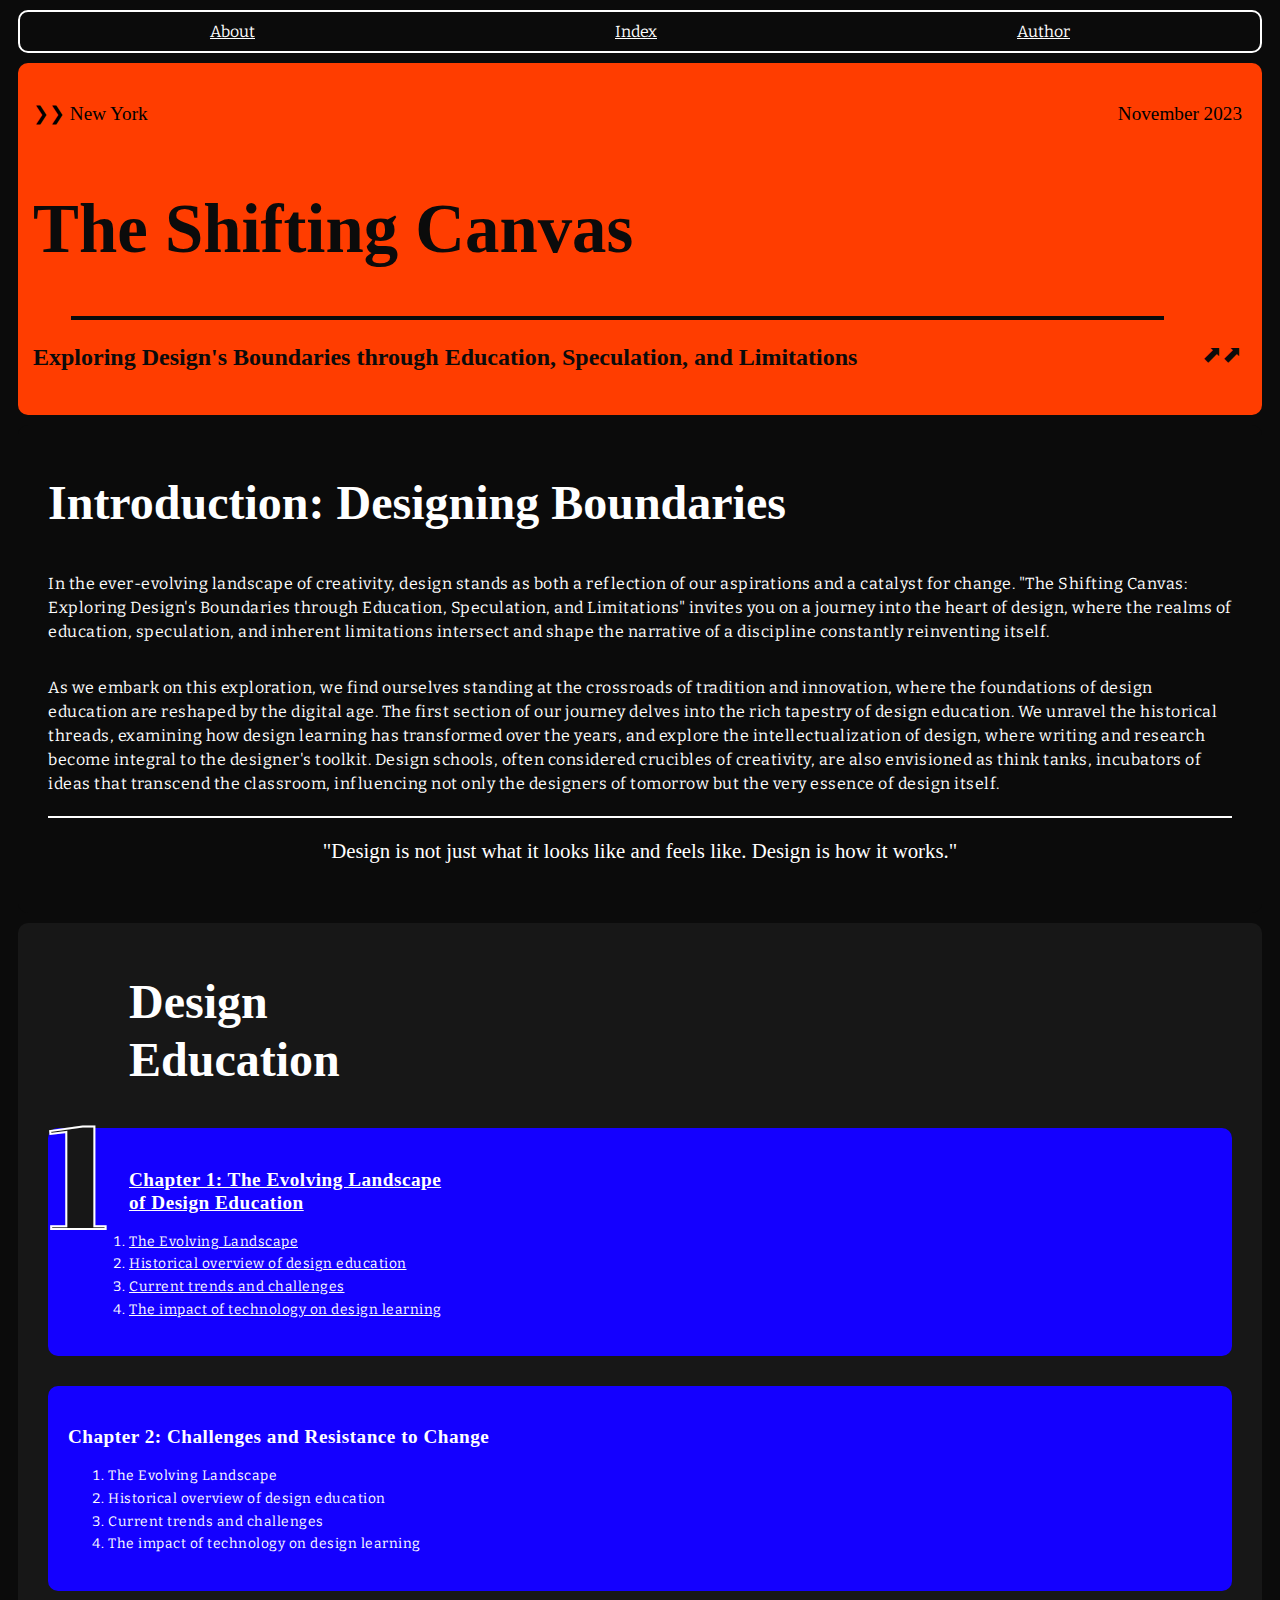
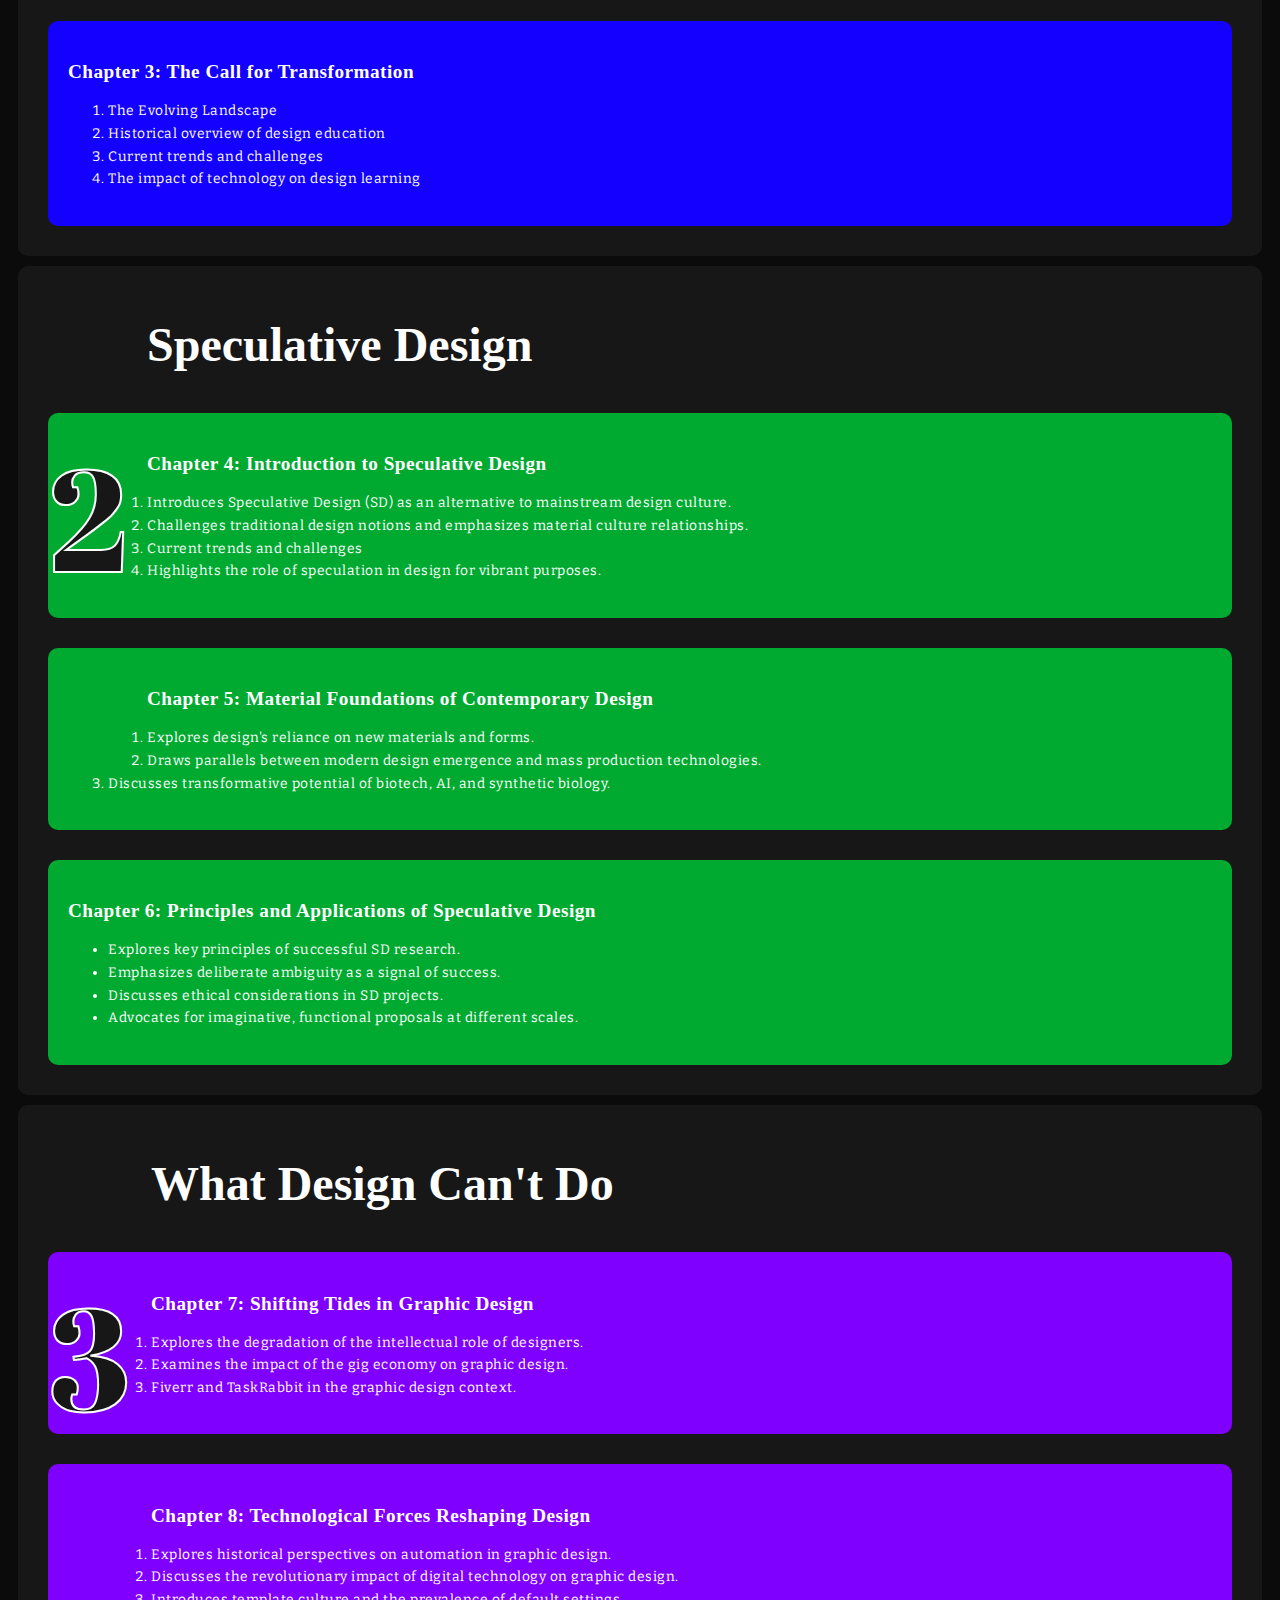
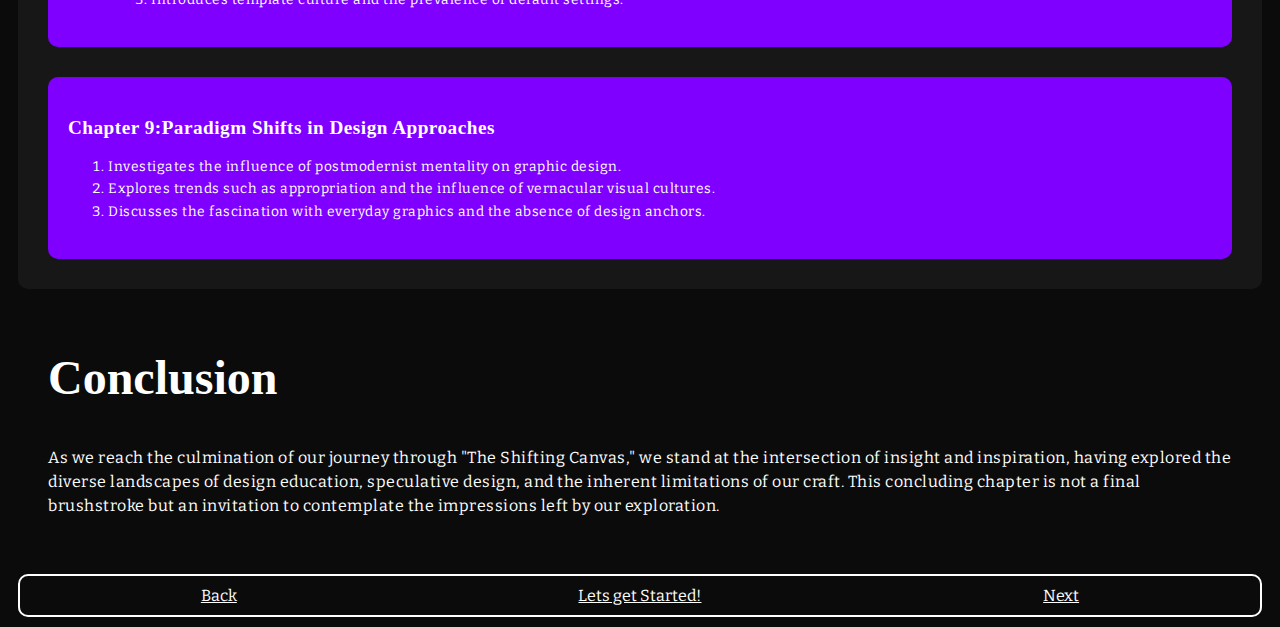
==== index.html @ 8e56b3d9 "Tested out grid" ====
<!doctypr html> 
<html>
    <head>
		<meta charset="utf-8"> 
		<title> Typography and Interaction - Project 3</title>
		<meta name="viewport" content="width=device-width, initial-scale=1">
		<link href="https://typography-interaction-2324.github.io/assets/reset.css" rel="stylesheet">
		<link rel="stylesheet" href="https://use.fontawesome.com/releases/v5.4.1/css/all.css">
		<link href='https://fonts.googleapis.com/css?family=Space Grotesk' rel='stylesheet'>
		<link href="style1.css" rel="stylesheet">
    </head>
	<body>
		<nav>
			<a href="#about">About</a>
			<a href="#index">Index</a>
			<a href="#author">Author</a>
		  </nav>
	<header>
		<div class="top-header"> 
			<p>  ❯❯ New York </p>
			<p> November 2023 </p>
		</div>
		<section id="title">
		<h1> The Shifting Canvas</h1>
				<aside class="design-arrows"> <p> ⬈⬈ </p></aside>
		<hr class="black-line"> 
		<p class="subtitle">Exploring Design's Boundaries through Education, Speculation, and Limitations</p>
		</section>
	</header>
	<main>

<!-- card number 1 ( black) --> 

		<section class="card"> 
			<h2> Introduction: Designing Boundaries</h2>

			<p class="body-text"> In the ever-evolving landscape of creativity, design stands as both a reflection of our aspirations and a catalyst for change. "The Shifting Canvas: Exploring Design's Boundaries through Education, Speculation, and Limitations" invites you on a journey into the heart of design, where the realms of education, speculation, and inherent limitations intersect and shape the narrative of a discipline constantly reinventing itself.</p>

			<p class="body-text">As we embark on this exploration, we find ourselves standing at the crossroads of tradition and innovation, where the foundations of design education are reshaped by the digital age. The first section of our journey delves into the rich tapestry of design education. We unravel the historical threads, examining how design learning has transformed over the years, and explore the intellectualization of design, where writing and research become integral to the designer's toolkit. Design schools, often considered crucibles of creativity, are also envisioned as think tanks, incubators of ideas that transcend the classroom, influencing not only the designers of tomorrow but the very essence of design itself.</p>
			<hr class="white-line">
			<blockquote>
				"Design is not just what it looks like and feels like. Design is how it works."
			</blockquote>

<!-- card number 2 ( blue) -->


		</section> 
		<section class="card">
			<aside>
				<p class="numerical"> 1</p>
			</aside>
		<h2> Design <br>Education</h2>
		<a href="chapter-1.html">
			<section class="card-chapter-1"> 
				<h3> Chapter 1: The Evolving Landscape <br> of Design Education</h3>
				<ol>
					<li>The Evolving Landscape </li>
					<li>Historical overview of design education </li>
					<li>Current trends and challenges </li>
					<li>The impact of technology on design learning</li>
				</ol>
			</section>
		</a>
		<section class="card-chapter-1"> 
			<h3> Chapter 2: Challenges and Resistance to Change</h3>
			<ol>
				<li>The Evolving Landscape </li>
				<li>Historical overview of design education </li>
				<li>Current trends and challenges </li>
				<li>The impact of technology on design learning</li>
			</ol>
		</section>
			<section class="card-chapter-1"> 
				<h3>Chapter 3: The Call for Transformation</h3>
				<ol>
					<li>The Evolving Landscape </li>
					<li>Historical overview of design education </li>
					<li>Current trends and challenges </li>
					<li>The impact of technology on design learning</li>
				</ol>
			</section>
<!-- card number 2 ( green ) -->
		</section> 
		<section class="card"> 
			<aside>
				<p class="numerical"> 2</p>
			</aside>
		<h2> Speculative Design</h2>
		<section class="card-chapter-2"> 
			<h3> Chapter 4: Introduction to Speculative Design</h3>
			<ol>
				<li>Introduces Speculative Design (SD) as an alternative to mainstream design culture. </li>
				<li>Challenges traditional design notions and emphasizes material culture relationships. </li>
				<li>Current trends and challenges </li>
				<li>Highlights the role of speculation in design for vibrant purposes.</li>
			</ol>
		</section>
		<section class="card-chapter-2"> 
			<h3> Chapter 5: Material Foundations of Contemporary Design</h3>
			<ol>
				<li>Explores design's reliance on new materials and forms. </li>
				<li>Draws parallels between modern design emergence and mass production technologies.</li>
				<li>Discusses transformative potential of biotech, AI, and synthetic biology.</li>
			</ol>
		</section>
			<section class="card-chapter-2"> 
				<h3>Chapter 6:  Principles and Applications of Speculative Design</h3>
				<ul>
					<li>Explores key principles of successful SD research. </li>
					<li>Emphasizes deliberate ambiguity as a signal of success.</li>
					<li>Discusses ethical considerations in SD projects.</li>
					<li>Advocates for imaginative, functional proposals at different scales.</li>
				</ol>
			</section>

<!-- card number 4 ( red ) -->
		</section> 
		<section class="card"> 
			<aside>
				<p class="numerical"> 3</p>
			</aside>
		<h2> What Design Can't Do</h2>
		<section class="card-chapter-3"> 
			<h3> Chapter 7: Shifting Tides in Graphic Design</h3>
			<ol>
				<li>Explores the degradation of the intellectual role of designers. </li>
				<li>Examines the impact of the gig economy on graphic design.</li>
				<li>Fiverr and TaskRabbit in the graphic design context.</li>
			</ol>
		</section>
		<section class="card-chapter-3"> 
			<h3> Chapter 8: Technological Forces Reshaping Design</h3>
			<ol>
				<li>Explores historical perspectives on automation in graphic design.</li>
				<li>Discusses the revolutionary impact of digital technology on graphic design.</li>
				<li>Introduces template culture and the prevalence of default settings.</li>
			</ol>
		</section>
			<section class="card-chapter-3"> 
				<h3>Chapter 9:Paradigm Shifts in Design Approaches</h3>
				<ol>
					<li>Investigates the influence of postmodernist mentality on graphic design.</li>
					<li>Explores trends such as appropriation and the influence of vernacular visual cultures.
					</li>
					<li>Discusses the fascination with everyday graphics and the absence of design anchors.
					</li>
				</ol>
			</section>
		</section>

		
		<section class="card"> 
			<h2> Conclusion</h2>
				<p class="body-text"> As we reach the culmination of our journey through "The Shifting Canvas," we stand at the intersection of insight and inspiration, having explored the diverse landscapes of design education, speculative design, and the inherent limitations of our craft. This concluding chapter is not a final brushstroke but an invitation to contemplate the impressions left by our exploration.</p>
		</section>
	</body>
	</main>

	<footer>
		<nav>
			<a href="index.html">Back</a>
			<a href="chapter-1.html">Lets get Started!</a>
			<a href="chapter-1.html">Next</a>
		  </nav>
	</footer>
	
</html>
---- style1.css ----
@import url('https://fonts.googleapis.com/css2?family=Bitter:ital,wght@0,100;0,200;0,300;0,400;0,500;0,600;0,700;0,800;0,900;1,100;1,200;1,300;1,400;1,500;1,600;1,700;1,800;1,900&display=swap');
@import url('https://fonts.googleapis.com/css2?family=Abril+Fatface&display=swap');
@import url('https://fonts.googleapis.com/css2?family=Linefont:wght@100;200;300;400;500;600;700;800;900;1000&display=swap');


@font-face {
    font-family: 'CabinetGrotesk-Thin';
    src: url('/fonts/CabinetGrotesk-Thin.woff2') format('woff2'),
         url('/fonts/CabinetGrotesk-Thin.woff') format('woff'),
         url('/fonts/CabinetGrotesk-Thin.ttf') format('truetype');
         font-weight: 100;
         font-display: swap;
         font-style: normal;
  }
  
  
  @font-face {
    font-family: 'CabinetGrotesk-Extralight';
    src: url('/fonts/CabinetGrotesk-Extralight.woff2') format('woff2'),
         url('/fonts/CabinetGrotesk-Extralight.woff') format('woff'),
         url('/fonts/CabinetGrotesk-Extralight.ttf') format('truetype');
         font-weight: 200;
         font-display: swap;
         font-style: normal;
  }
  
  
  @font-face {
    font-family: 'CabinetGrotesk-Light';
    src: url('/fonts/CabinetGrotesk-Light.woff2') format('woff2'),
         url('/fonts/CabinetGrotesk-Light.woff') format('woff'),
         url('/fonts/CabinetGrotesk-Light.ttf') format('truetype');
         font-weight: 300;
         font-display: swap;
         font-style: normal;
  }
  
  
  @font-face {
    font-family: 'CabinetGrotesk-Regular';
    src: url('/fonts/CabinetGrotesk-Regular.woff2') format('woff2'),
         url('/fonts/CabinetGrotesk-Regular.woff') format('woff'),
         url('/fonts/CabinetGrotesk-Regular.ttf') format('truetype');
         font-weight: 400;
         font-display: swap;
         font-style: normal;
  }
  
  
  @font-face {
    font-family: 'CabinetGrotesk-Medium';
    src: url('/fonts/CabinetGrotesk-Medium.woff2') format('woff2'),
         url('/fonts/CabinetGrotesk-Medium.woff') format('woff'),
         url('/fonts/CabinetGrotesk-Medium.ttf') format('truetype');
         font-weight: 500;
         font-display: swap;
         font-style: normal;
  }
  
  
  @font-face {
    font-family: 'CabinetGrotesk-Bold';
    src: url('/fonts/CabinetGrotesk-Bold.woff2') format('woff2'),
         url('/fonts/CabinetGrotesk-Bold.woff') format('woff'),
         url('/fonts/CabinetGrotesk-Bold.ttf') format('truetype');
         font-weight: 700;
         font-display: swap;
         font-style: normal;
  }
  
  
  @font-face {
    font-family: 'CabinetGrotesk-Extrabold';
    src: url('/fonts/CabinetGrotesk-Extrabold.woff2') format('woff2'),
         url('/fonts/CabinetGrotesk-Extrabold.woff') format('woff'),
         url('/fonts/CabinetGrotesk-Extrabold.ttf') format('truetype');
         font-weight: 800;
         font-display: swap;
         font-style: normal;
  }
  
  
  @font-face {
    font-family: 'CabinetGrotesk-Black';
    src: url('/fonts/CabinetGrotesk-Black.woff2') format('woff2'),
         url('/fonts/CabinetGrotesk-Black.woff') format('woff'),
         url('/fonts/CabinetGrotesk-Black.ttf') format('truetype');
         font-weight: 900;
         font-display: swap;
         font-style: normal;
  }
  
  
@mixin lhCrop($line-height) {
    &::before {
      content: '';
      display: block;
      height: 0;
      width: 0;
      margin-top: calc((1 - #{$line-height}) * 0.5em);
    }
  }
:root {
    background: var(--darkgrey);
    --typography-base: 16px;
    --spacing: 10px;
    --border-radius: 10px;

    --orange: #FF3D00;
    --white: #FFFFFF;
    --darkgrey: #0B0B0B;
    --grey:#171717;
    --light: #7468FF;
    --darkblue: #1400FF;
    --green: #00AA30;
    --darkgreen:#04783B;
    --purple: #8000FF;
    --darkred: #7C0004;

    --inset--top:    -0.2em;
	--inset--bottom: -0.23em;
	--inset--left:   -0.07em;
	--inset--right:  -0.06em;
}

nav { 
    font-family: bitter;
    display: flex;
    justify-content: space-around;
    font-size: var(--typography-base);
    padding: var(--spacing);
    background-color: var(--darkgrey);
    border: var(--white);
    border-style: solid;
    border-radius: var(--border-radius) ;
    border-width: 2px;
    margin-top: 10px;
    margin-bottom: 10px;
    margin: calc(1* var(--spacing));
}

a { 
    color: #FFFFFF;
}
.top-header { 
    font-family: CabinetGrotesk-Medium;
    font-size: calc(1.2* var(--typography-base));
    display: flex;
    justify-content: space-between;
    align-items: center;
    margin-top: calc(1* var(--spacing));
    margin-bottom: calc(1* var(--spacing));
}

h1{ 
    font-family: CabinetGrotesk-Bold;
    font-size: calc(4.3 * var(--typography-base));
    color: var(--darkgrey);
}

header { 
    display: block;
    background-color: var(--orange);
    border-radius:  var(--border-radius) ;
    padding-right:  calc(2* var(--spacing));
    padding-left:  calc(1.5* var(--spacing));
    padding-top: var(--spacing);
    padding-bottom: calc(2*var(--spacing));
    margin: calc(1* var(--spacing))
}

.black-line{
    border: 2px solid;
    margin-top: calc(1.5 * var(--spacing));
    margin-bottom: calc(1.5 * var(--spacing));
    color: var(--darkgrey);
    width: 90%;
}

.design-arrows{ 
    font-size: calc(1.5 * var(--typography-base));
    font-family: CabinetGrotesk-Bold;
    color: var(--darkgrey);
    float: right;
}
.subtitle { 
    font-family: CabinetGrotesk-Medium;
    font-size: calc(1.5 * var(--typography-base));
    font-weight: bold;
    color: var(--darkgrey);
    text-align: left;
}
.intro { 
    display: block;
    background-color: black;
    border-radius: 30px;
    padding: 60px;
}

.card { 
    display: block;
    background-color: var(--darkgrey);
    border-radius:  var(--border-radius) ;
    padding-right:  calc(3* var(--spacing));
    padding-left:  calc(3* var(--spacing));
    padding-top: var(--spacing);
    padding-bottom: calc(3*var(--spacing));
    margin: calc(1* var(--spacing))
}
.card:nth-child(2) {
    background-color: var(--grey);
}
.card:nth-child(3) {
    background-color: var(--grey);
}
.card:nth-child(4) {
    background-color: var(--grey);
}


h2 { 
    font-family: CabinetGrotesk-Bold;
    font-size: calc(3 * var(--typography-base));
    color: var(--white);
    line-height: 1.2;
}
h2:nth-child(2) {
    margin-top: calc(4* var(--spacing));
}

.body-text { 
    font-family: bitter;
    font-size: var(--typography-base);
    color: var(--white);
    line-height: 1.5;
    margin-top: 2rem;
    letter-spacing: .5px;
}
.white-line{
    border: 1px solid;
    color: var(--white);
    display: block;
    margin: 0 auto;
    margin-top: 20px; 
    margin-bottom: 20px; 
}
blockquote { 
    font-family: CabinetGrotesk-Bold;
    font-size: calc(1.3 * var(--typography-base));
    color: var(--white);
    text-align: center;
}
.numerical {
	display: flow-root;
    width: fit-content;
    font-family: Abril fatface;
    font-size: calc(9* var(--typography-base));
    color: var(--grey);
    -webkit-text-stroke: 2px white;
    float: left;
    margin-right: calc(2*var(--spacing));
}
    
h3 { 
    font-family: CabinetGrotesk-Bold;
    font-size: calc(1.2 * var(--typography-base));
    color: var(--white);
    line-height: 1.2;
    letter-spacing: .5px;
    margin-bottom: calc(1* var(--spacing));
}
.card-chapter-1{ 
    display: block;
    background-color: var(--darkblue);
    border-radius:  var(--border-radius) ;
    padding: calc( 2* var(--spacing));
    margin-top: calc(3 * var(--spacing));
}
.card-chapter-1:hover {
    filter: drop-shadow(0 0 0.75rem var(--grey));
  }
.card-chapter-2{ 
    display: block;
    display: block;
    background-color: var(--green);
    border-radius:  var(--border-radius) ;
    padding: calc( 2* var(--spacing));
    margin-top: calc(3 * var(--spacing));
}
.card-chapter-3{ 
    display: block;
    display: block;
    background-color: var(--purple);
    border-radius:  var(--border-radius) ;
    padding: calc( 2* var(--spacing));
    margin-top: calc(3 * var(--spacing));
}

li {
    list-style-position: outside;
    font-family: bitter;
    font-size: calc(.86 * var(--typography-base));
    color: var(--white);
    line-height: 1.5;
    letter-spacing: .5px;
    padding-top: calc(.2* var(--spacing));
}

.card-3-chapter-first{
    display: block;
    background-color:04783B;
    border-radius: 30px;
    margin-top: calc(10* var(--spacing));
    padding: calc(4* var(--spacing));
    margin-right: calc(2* var(--spacing));
    margin-left: calc(2* var(--spacing));
}
.card-3-chapter{ 
    display: block;
    background-color: #04783B;
    border-radius: 30px;
    margin-top: calc(4* var(--spacing));
    margin-bottom: calc(4* var(--spacing));
    padding: calc(4* var(--spacing));
    margin-right: calc(2* var(--spacing));
    margin-left: calc(2* var(--spacing));
}


.card-4-chapter-first{
    display: block;
    background-color:#7C0004;
    border-radius: 30px;
    margin-top: calc(10* var(--spacing));
    padding: calc(4* var(--spacing));
    margin-right: calc(2* var(--spacing));
    margin-left: calc(2* var(--spacing));
}
.card-4-chapter{ 
    display: block;
    background-color:#7C0004;
    border-radius: 30px;
    margin-top: calc(4* var(--spacing));
    margin-bottom: calc(4* var(--spacing));
    padding: calc(4* var(--spacing));
    margin-right: calc(2* var(--spacing));
    margin-left: calc(2* var(--spacing));
}

.conclusion {
    background-color: var(--darkgrey);
    border-radius: 30px;
    margin: calc(1* var(--spacing));
    padding: calc(1* var(--spacing))
}
.conclusion-body {
    font-family: bitter;
    font-size: calc(.86 * var(--typography-base));
    color: var(--white);
    padding-left: calc(7 * var(--spacing));
    padding-right: calc(5 * var(--spacing));
    padding-bottom: calc(8 * var( --spacing));
}

.chapter-card { 
    width: auto;
    background-color: var(--darkgrey);
    border-radius: 30px;
    margin: calc(1* var(--spacing));
    padding: calc(1* var(--spacing))
}
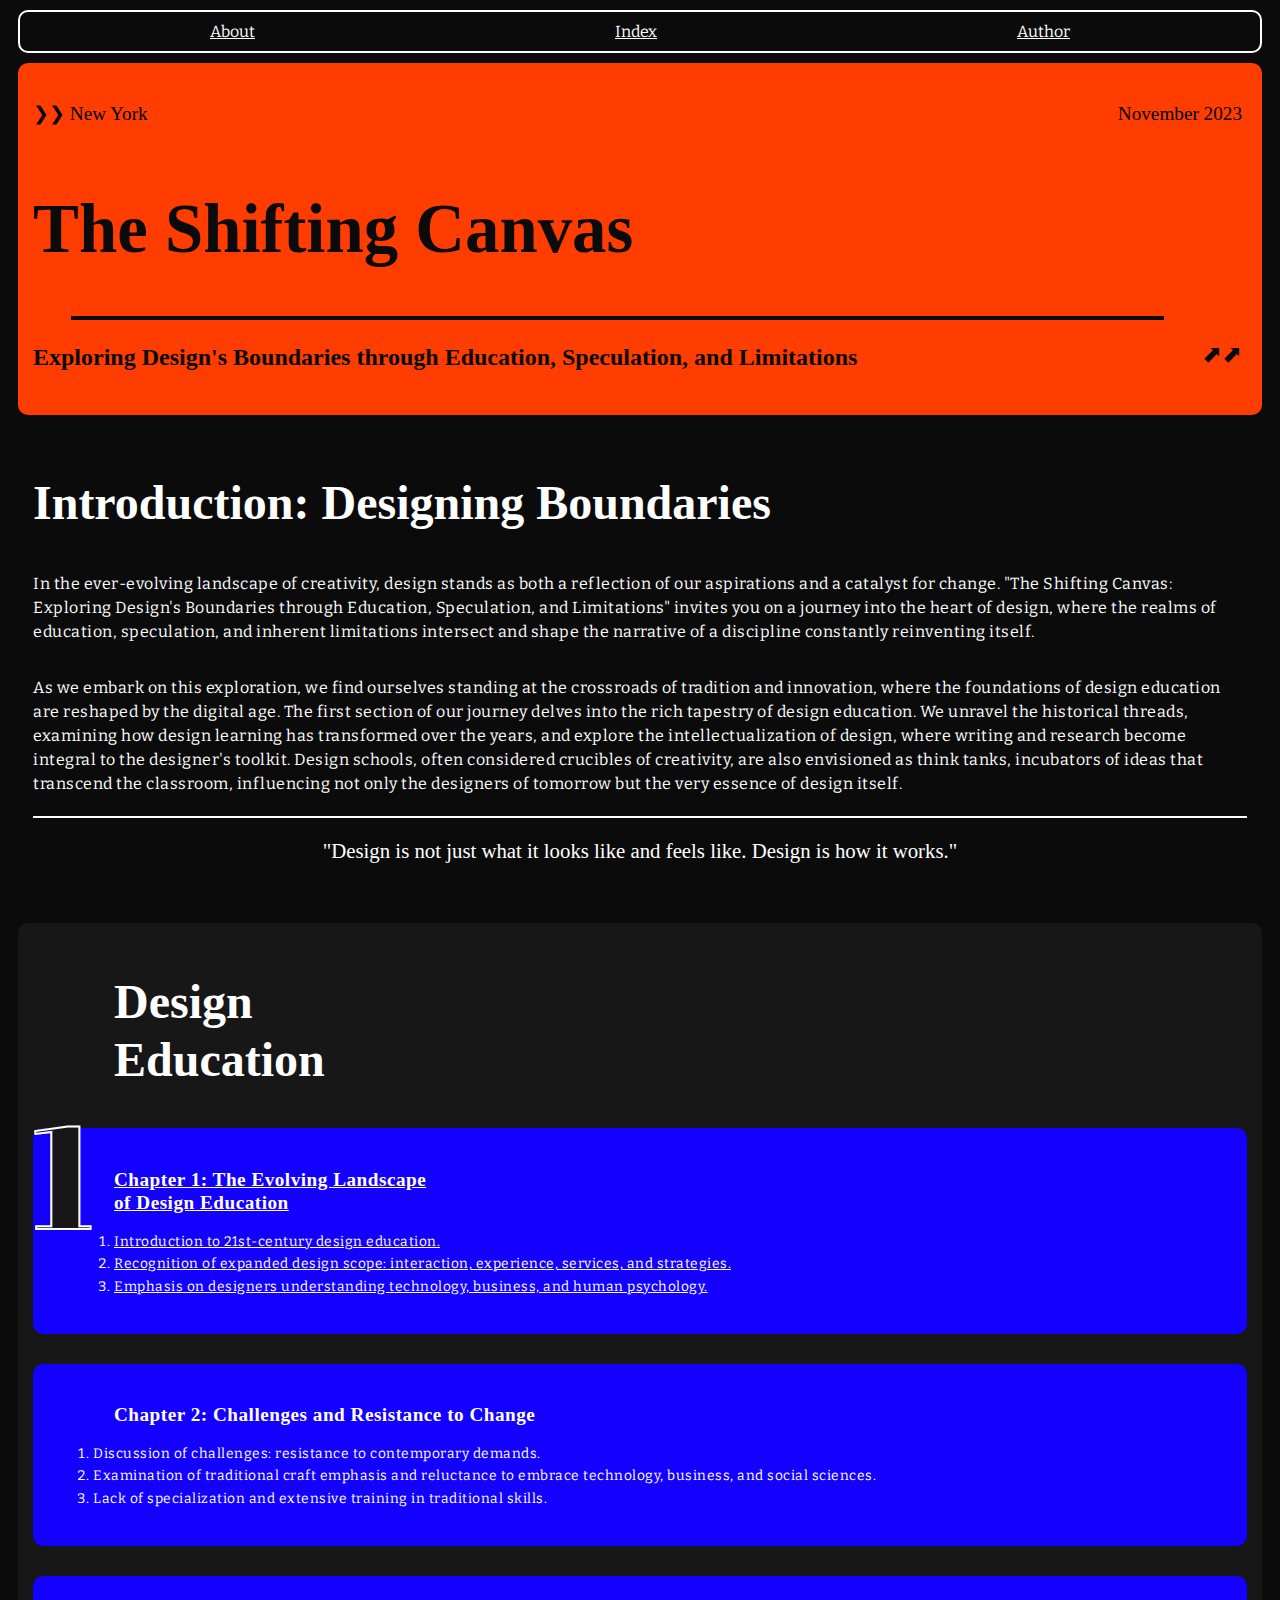
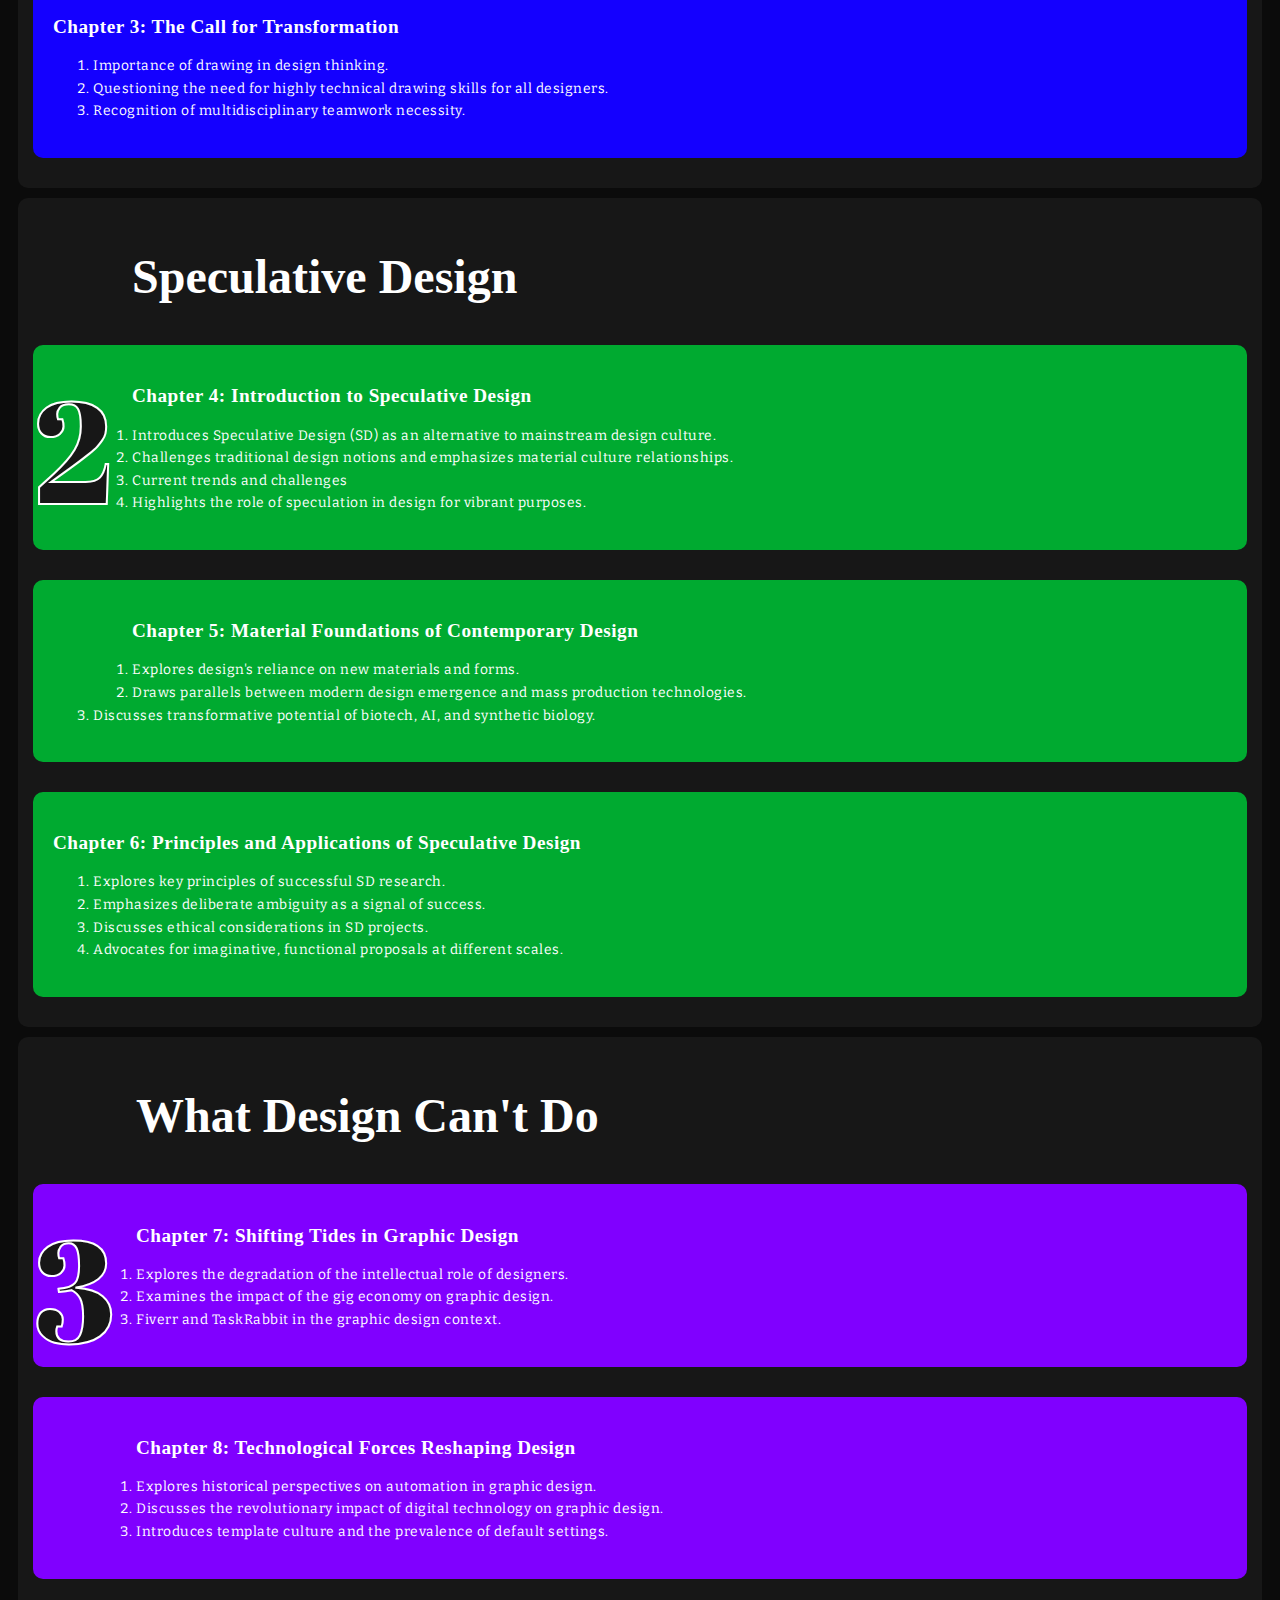
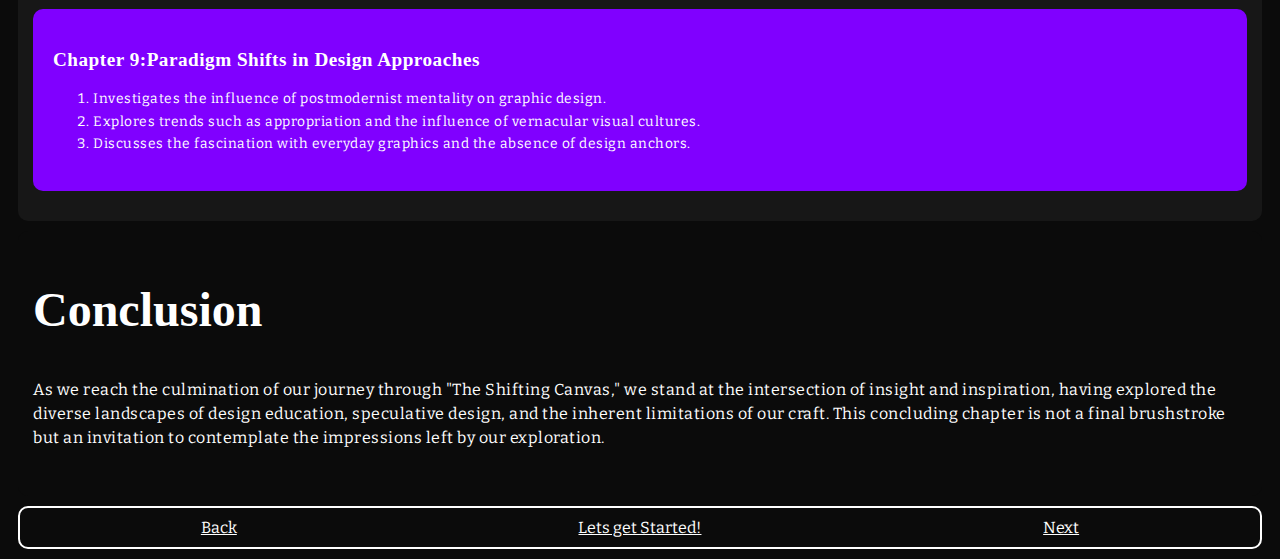
==== commit 4e94866d: "added chapter 2" ====
--- a/index.html
+++ b/index.html
@@ -54,31 +54,28 @@
 		<a href="chapter-1.html">
 			<section class="card-chapter-1"> 
 				<h3> Chapter 1: The Evolving Landscape <br> of Design Education</h3>
-				<ol>
-					<li>The Evolving Landscape </li>
-					<li>Historical overview of design education </li>
-					<li>Current trends and challenges </li>
-					<li>The impact of technology on design learning</li>
-				</ol>
+				<ul>
+					<li>Introduction to 21st-century design education.</li>
+					<li>Recognition of expanded design scope: interaction, experience, services, and strategies.</li>
+					<li>Emphasis on designers understanding technology, business, and human psychology.</li>			
+				</ul>
 			</section>
 		</a>
 		<section class="card-chapter-1"> 
 			<h3> Chapter 2: Challenges and Resistance to Change</h3>
-			<ol>
-				<li>The Evolving Landscape </li>
-				<li>Historical overview of design education </li>
-				<li>Current trends and challenges </li>
-				<li>The impact of technology on design learning</li>
-			</ol>
+			<ul>
+				<li>Discussion of challenges: resistance to contemporary demands.</li>
+				<li>Examination of traditional craft emphasis and reluctance to embrace technology, business, and social sciences.</li>
+				<li>Lack of specialization and extensive training in traditional skills.</li>
+			</ul>
 		</section>
 			<section class="card-chapter-1"> 
 				<h3>Chapter 3: The Call for Transformation</h3>
-				<ol>
-					<li>The Evolving Landscape </li>
-					<li>Historical overview of design education </li>
-					<li>Current trends and challenges </li>
-					<li>The impact of technology on design learning</li>
-				</ol>
+				<ul>
+					<li>Importance of drawing in design thinking.</li>
+					<li>Questioning the need for highly technical drawing skills for all designers.</li>
+					<li>Recognition of multidisciplinary teamwork necessity.</li>
+				</ul>
 			</section>
 <!-- card number 2 ( green ) -->
 		</section> 
@@ -89,20 +86,20 @@
 		<h2> Speculative Design</h2>
 		<section class="card-chapter-2"> 
 			<h3> Chapter 4: Introduction to Speculative Design</h3>
-			<ol>
+			<ul>
 				<li>Introduces Speculative Design (SD) as an alternative to mainstream design culture. </li>
 				<li>Challenges traditional design notions and emphasizes material culture relationships. </li>
 				<li>Current trends and challenges </li>
 				<li>Highlights the role of speculation in design for vibrant purposes.</li>
-			</ol>
+			</ul>
 		</section>
 		<section class="card-chapter-2"> 
 			<h3> Chapter 5: Material Foundations of Contemporary Design</h3>
-			<ol>
+			<ul>
 				<li>Explores design's reliance on new materials and forms. </li>
 				<li>Draws parallels between modern design emergence and mass production technologies.</li>
 				<li>Discusses transformative potential of biotech, AI, and synthetic biology.</li>
-			</ol>
+			</ul>
 		</section>
 			<section class="card-chapter-2"> 
 				<h3>Chapter 6:  Principles and Applications of Speculative Design</h3>
@@ -111,7 +108,7 @@
 					<li>Emphasizes deliberate ambiguity as a signal of success.</li>
 					<li>Discusses ethical considerations in SD projects.</li>
 					<li>Advocates for imaginative, functional proposals at different scales.</li>
-				</ol>
+				</ul>
 			</section>
 
 <!-- card number 4 ( red ) -->
@@ -123,29 +120,29 @@
 		<h2> What Design Can't Do</h2>
 		<section class="card-chapter-3"> 
 			<h3> Chapter 7: Shifting Tides in Graphic Design</h3>
-			<ol>
+			<ul>
 				<li>Explores the degradation of the intellectual role of designers. </li>
 				<li>Examines the impact of the gig economy on graphic design.</li>
 				<li>Fiverr and TaskRabbit in the graphic design context.</li>
-			</ol>
+			</ul>
 		</section>
 		<section class="card-chapter-3"> 
 			<h3> Chapter 8: Technological Forces Reshaping Design</h3>
-			<ol>
+			<ul>
 				<li>Explores historical perspectives on automation in graphic design.</li>
 				<li>Discusses the revolutionary impact of digital technology on graphic design.</li>
 				<li>Introduces template culture and the prevalence of default settings.</li>
-			</ol>
+			</ul>
 		</section>
 			<section class="card-chapter-3"> 
 				<h3>Chapter 9:Paradigm Shifts in Design Approaches</h3>
-				<ol>
+				<ul>
 					<li>Investigates the influence of postmodernist mentality on graphic design.</li>
 					<li>Explores trends such as appropriation and the influence of vernacular visual cultures.
 					</li>
 					<li>Discusses the fascination with everyday graphics and the absence of design anchors.
 					</li>
-				</ol>
+				</ul>
 			</section>
 		</section>
 
--- a/style1.css
+++ b/style1.css
@@ -201,8 +201,8 @@
     display: block;
     background-color: var(--darkgrey);
     border-radius:  var(--border-radius) ;
-    padding-right:  calc(3* var(--spacing));
-    padding-left:  calc(3* var(--spacing));
+    padding-right:  calc(1.5* var(--spacing));
+    padding-left:  calc(1.5* var(--spacing));
     padding-top: var(--spacing);
     padding-bottom: calc(3*var(--spacing));
     margin: calc(1* var(--spacing))
@@ -295,8 +295,8 @@
     padding: calc( 2* var(--spacing));
     margin-top: calc(3 * var(--spacing));
 }
-
 li {
+    list-style: disk;
     list-style-position: outside;
     font-family: bitter;
     font-size: calc(.86 * var(--typography-base));
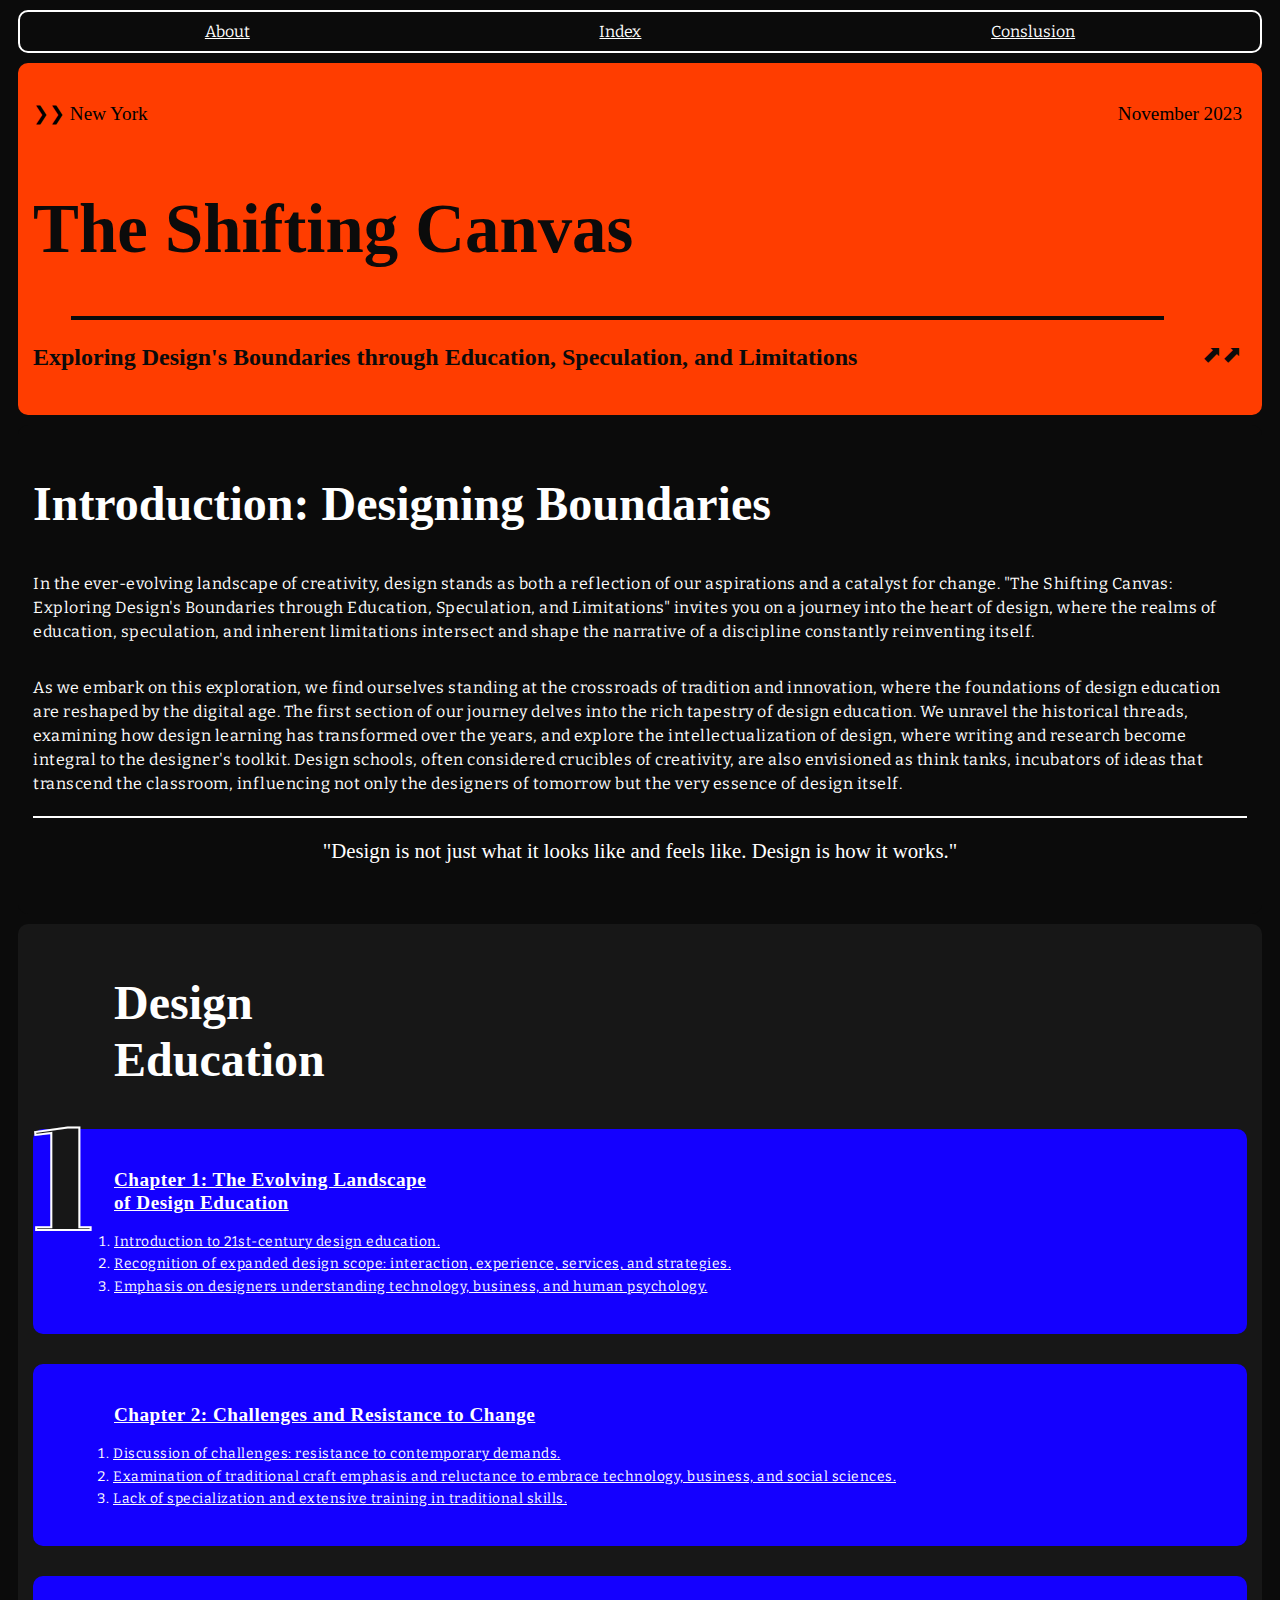
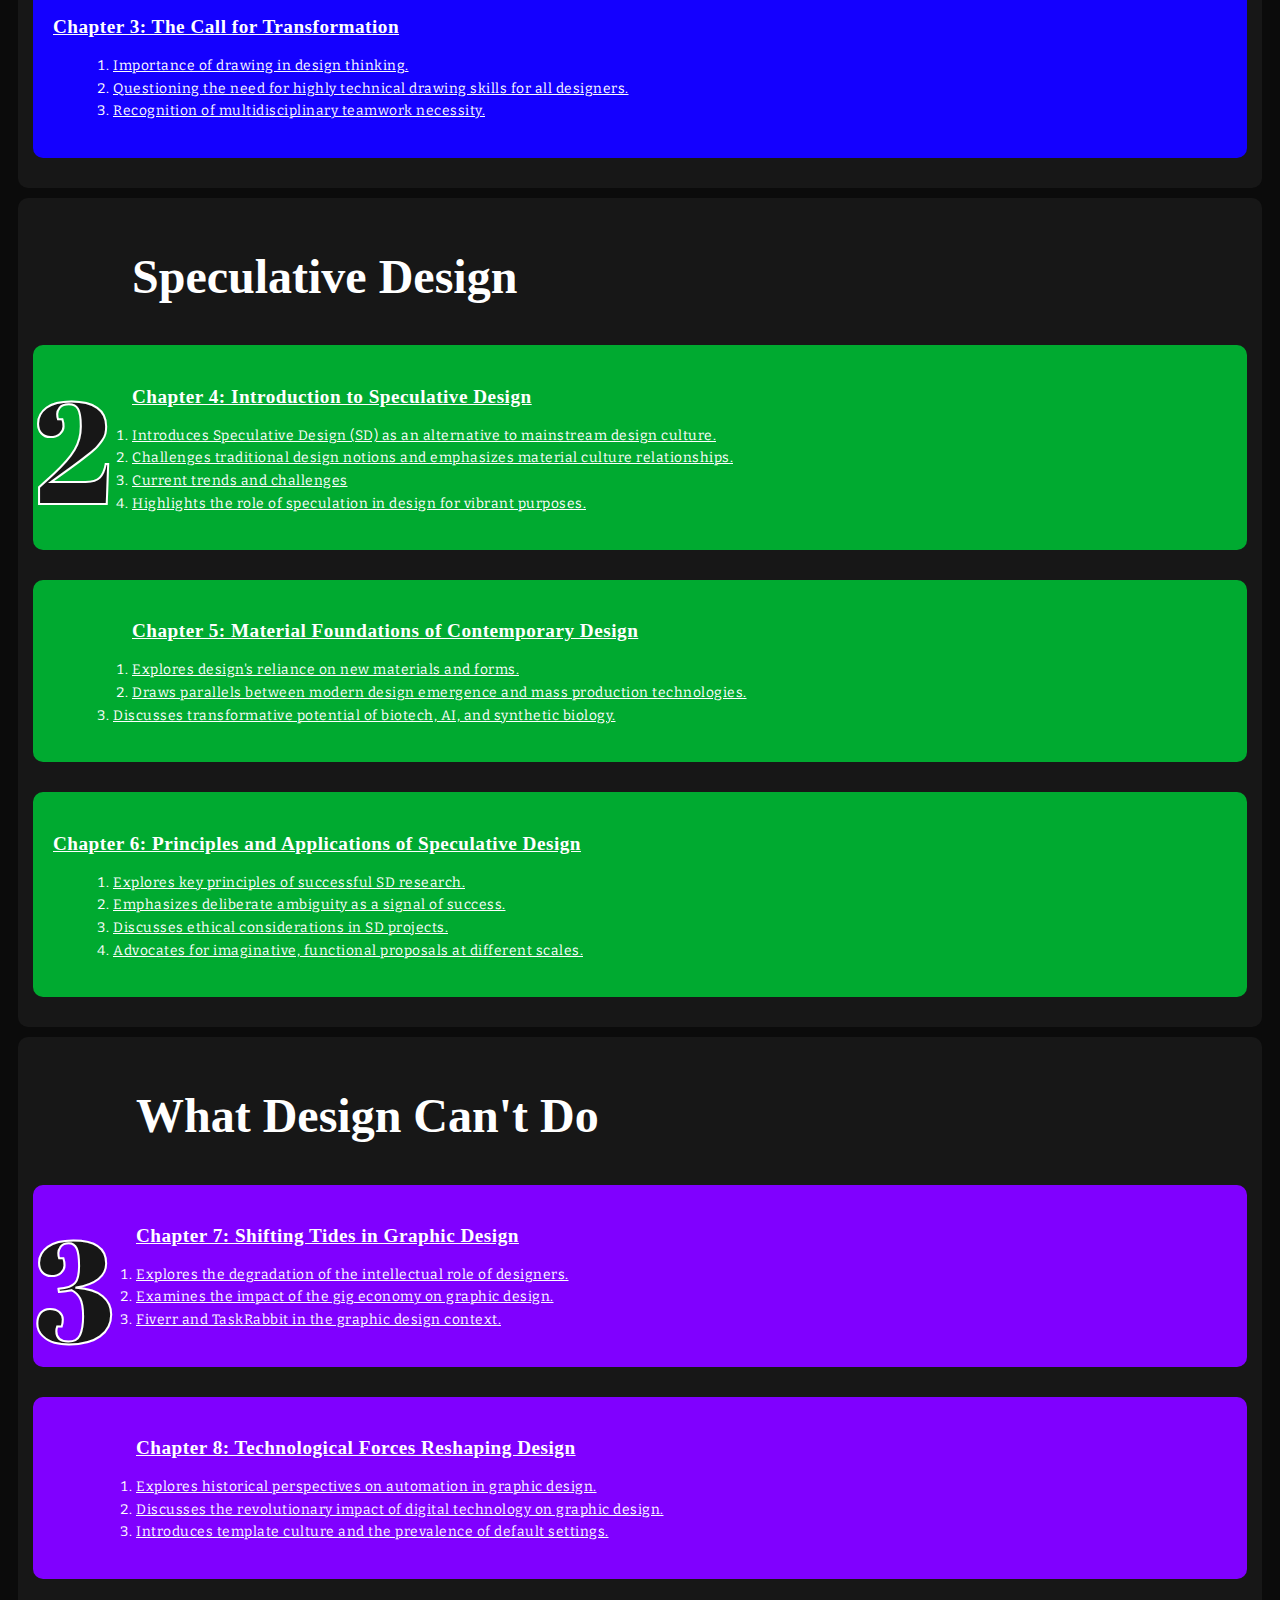
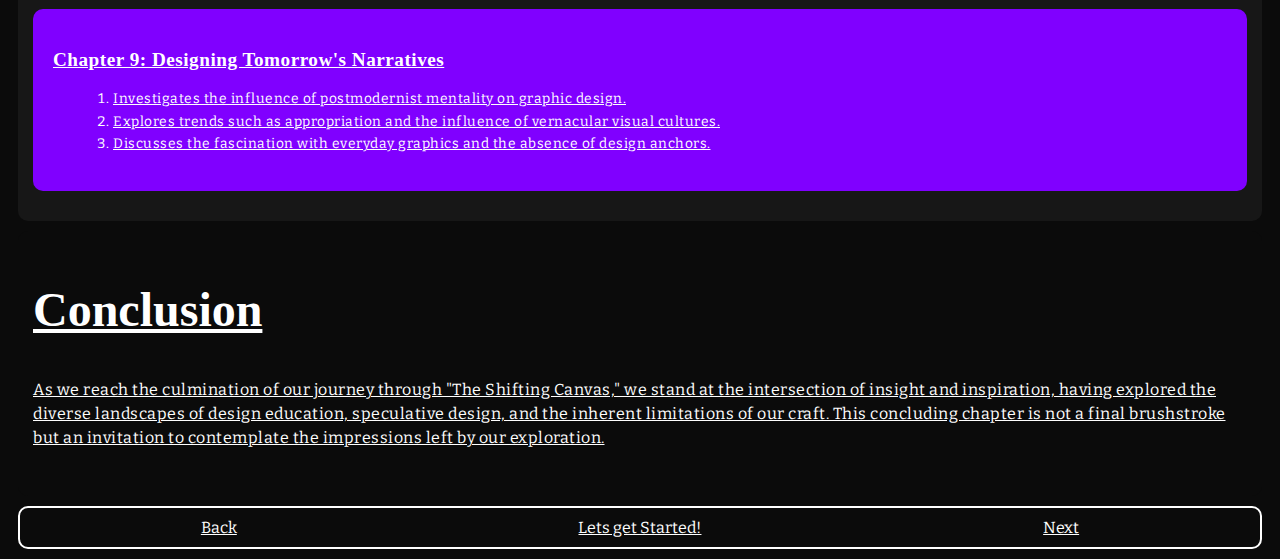
==== commit 63a99e02: "added the rest of the chapters." ====
--- a/index.html
+++ b/index.html
@@ -13,7 +13,7 @@
 		<nav>
 			<a href="#about">About</a>
 			<a href="#index">Index</a>
-			<a href="#author">Author</a>
+			<a href="#author">Conslusion</a>
 		  </nav>
 	<header>
 		<div class="top-header"> 
@@ -27,11 +27,11 @@
 		<p class="subtitle">Exploring Design's Boundaries through Education, Speculation, and Limitations</p>
 		</section>
 	</header>
-	<main>
+<main>
 
 <!-- card number 1 ( black) --> 
 
-		<section class="card"> 
+		<section class="card" id="about"> 
 			<h2> Introduction: Designing Boundaries</h2>
 
 			<p class="body-text"> In the ever-evolving landscape of creativity, design stands as both a reflection of our aspirations and a catalyst for change. "The Shifting Canvas: Exploring Design's Boundaries through Education, Speculation, and Limitations" invites you on a journey into the heart of design, where the realms of education, speculation, and inherent limitations intersect and shape the narrative of a discipline constantly reinventing itself.</p>
@@ -42,11 +42,11 @@
 				"Design is not just what it looks like and feels like. Design is how it works."
 			</blockquote>
 
-<!-- card number 2 ( blue) -->
+<!-- card number 1 ( blue) -->
 
 
 		</section> 
-		<section class="card">
+		<section class="card" id="index">
 			<aside>
 				<p class="numerical"> 1</p>
 			</aside>
@@ -61,14 +61,17 @@
 				</ul>
 			</section>
 		</a>
-		<section class="card-chapter-1"> 
-			<h3> Chapter 2: Challenges and Resistance to Change</h3>
-			<ul>
-				<li>Discussion of challenges: resistance to contemporary demands.</li>
-				<li>Examination of traditional craft emphasis and reluctance to embrace technology, business, and social sciences.</li>
-				<li>Lack of specialization and extensive training in traditional skills.</li>
-			</ul>
+		<a href="chapter-2.html">
+			<section class="card-chapter-1"> 
+				<h3> Chapter 2: Challenges and Resistance to Change</h3>
+				<ul>
+					<li>Discussion of challenges: resistance to contemporary demands.</li>
+					<li>Examination of traditional craft emphasis and reluctance to embrace technology, business, and social sciences.</li>
+					<li>Lack of specialization and extensive training in traditional skills.</li>
+				</ul>
 		</section>
+	    </a>
+		<a href="chapter-3.html">
 			<section class="card-chapter-1"> 
 				<h3>Chapter 3: The Call for Transformation</h3>
 				<ul>
@@ -77,32 +80,38 @@
 					<li>Recognition of multidisciplinary teamwork necessity.</li>
 				</ul>
 			</section>
+		</a>
 <!-- card number 2 ( green ) -->
 		</section> 
-		<section class="card"> 
+	<section class="card"> 
 			<aside>
 				<p class="numerical"> 2</p>
 			</aside>
 		<h2> Speculative Design</h2>
-		<section class="card-chapter-2"> 
-			<h3> Chapter 4: Introduction to Speculative Design</h3>
-			<ul>
-				<li>Introduces Speculative Design (SD) as an alternative to mainstream design culture. </li>
-				<li>Challenges traditional design notions and emphasizes material culture relationships. </li>
-				<li>Current trends and challenges </li>
-				<li>Highlights the role of speculation in design for vibrant purposes.</li>
-			</ul>
-		</section>
-		<section class="card-chapter-2"> 
-			<h3> Chapter 5: Material Foundations of Contemporary Design</h3>
-			<ul>
-				<li>Explores design's reliance on new materials and forms. </li>
-				<li>Draws parallels between modern design emergence and mass production technologies.</li>
-				<li>Discusses transformative potential of biotech, AI, and synthetic biology.</li>
-			</ul>
-		</section>
+		<a href="chapter-4.html">
 			<section class="card-chapter-2"> 
-				<h3>Chapter 6:  Principles and Applications of Speculative Design</h3>
+				<h3> Chapter 4: Introduction to Speculative Design</h3>
+				<ul>
+					<li>Introduces Speculative Design (SD) as an alternative to mainstream design culture. </li>
+					<li>Challenges traditional design notions and emphasizes material culture relationships. </li>
+					<li>Current trends and challenges </li>
+					<li>Highlights the role of speculation in design for vibrant purposes.</li>
+				</ul>
+			</section>
+		</a>
+		<a href="chapter-5.html">
+			<section class="card-chapter-2"> 
+				<h3> Chapter 5: Material Foundations of Contemporary Design</h3>
+				<ul>
+					<li>Explores design's reliance on new materials and forms. </li>
+					<li>Draws parallels between modern design emergence and mass production technologies.</li>
+					<li>Discusses transformative potential of biotech, AI, and synthetic biology.</li>
+				</ul>
+			</section>
+		</a>
+		<a href="chapter-6.html">
+			<section class="card-chapter-2"> 
+				<h3>Chapter 6: Principles and Applications of Speculative Design</h3>
 				<ul>
 					<li>Explores key principles of successful SD research. </li>
 					<li>Emphasizes deliberate ambiguity as a signal of success.</li>
@@ -110,32 +119,38 @@
 					<li>Advocates for imaginative, functional proposals at different scales.</li>
 				</ul>
 			</section>
+		</a>
+	</section> 
+<!-- card number 4 ( red ) -->
 
-<!-- card number 4 ( red ) -->
-		</section> 
-		<section class="card"> 
+	<section class="card"> 
 			<aside>
 				<p class="numerical"> 3</p>
 			</aside>
 		<h2> What Design Can't Do</h2>
-		<section class="card-chapter-3"> 
-			<h3> Chapter 7: Shifting Tides in Graphic Design</h3>
-			<ul>
-				<li>Explores the degradation of the intellectual role of designers. </li>
-				<li>Examines the impact of the gig economy on graphic design.</li>
-				<li>Fiverr and TaskRabbit in the graphic design context.</li>
-			</ul>
-		</section>
-		<section class="card-chapter-3"> 
-			<h3> Chapter 8: Technological Forces Reshaping Design</h3>
-			<ul>
-				<li>Explores historical perspectives on automation in graphic design.</li>
-				<li>Discusses the revolutionary impact of digital technology on graphic design.</li>
-				<li>Introduces template culture and the prevalence of default settings.</li>
-			</ul>
-		</section>
+		<a href="chapter-7.html">
 			<section class="card-chapter-3"> 
-				<h3>Chapter 9:Paradigm Shifts in Design Approaches</h3>
+				<h3> Chapter 7: Shifting Tides in Graphic Design</h3>
+				<ul>
+					<li>Explores the degradation of the intellectual role of designers. </li>
+					<li>Examines the impact of the gig economy on graphic design.</li>
+					<li>Fiverr and TaskRabbit in the graphic design context.</li>
+				</ul>
+			</section>
+		</a>
+		<a href="chapter-8.html">
+			<section class="card-chapter-3"> 
+				<h3> Chapter 8: Technological Forces Reshaping Design</h3>
+				<ul>
+					<li>Explores historical perspectives on automation in graphic design.</li>
+					<li>Discusses the revolutionary impact of digital technology on graphic design.</li>
+					<li>Introduces template culture and the prevalence of default settings.</li>
+				</ul>
+			</section>
+		</a>
+		<a href="chapter-9.html">
+			<section class="card-chapter-3"> 
+				<h3>Chapter 9: Designing Tomorrow's Narratives</h3>
 				<ul>
 					<li>Investigates the influence of postmodernist mentality on graphic design.</li>
 					<li>Explores trends such as appropriation and the influence of vernacular visual cultures.
@@ -144,16 +159,17 @@
 					</li>
 				</ul>
 			</section>
-		</section>
+		</a>
+	</section>
 
-		
-		<section class="card"> 
-			<h2> Conclusion</h2>
-				<p class="body-text"> As we reach the culmination of our journey through "The Shifting Canvas," we stand at the intersection of insight and inspiration, having explored the diverse landscapes of design education, speculative design, and the inherent limitations of our craft. This concluding chapter is not a final brushstroke but an invitation to contemplate the impressions left by our exploration.</p>
-		</section>
+		<a href="conclusion.html">
+		<section class="card" id="author"> 
+				<h2> Conclusion</h2>
+					<p class="body-text"> As we reach the culmination of our journey through "The Shifting Canvas," we stand at the intersection of insight and inspiration, having explored the diverse landscapes of design education, speculative design, and the inherent limitations of our craft. This concluding chapter is not a final brushstroke but an invitation to contemplate the impressions left by our exploration.</p>
+			</section>
+		</a>
 	</body>
-	</main>
-
+</main>
 	<footer>
 		<nav>
 			<a href="index.html">Back</a>
@@ -161,5 +177,4 @@
 			<a href="chapter-1.html">Next</a>
 		  </nav>
 	</footer>
-	
 </html>--- a/style1.css
+++ b/style1.css
@@ -224,7 +224,7 @@
     color: var(--white);
     line-height: 1.2;
 }
-h2:nth-child(2) {
+h2:nth-child(n-2) {
     margin-top: calc(4* var(--spacing));
 }
 
@@ -304,49 +304,8 @@
     line-height: 1.5;
     letter-spacing: .5px;
     padding-top: calc(.2* var(--spacing));
-}
-
-.card-3-chapter-first{
-    display: block;
-    background-color:04783B;
-    border-radius: 30px;
-    margin-top: calc(10* var(--spacing));
-    padding: calc(4* var(--spacing));
-    margin-right: calc(2* var(--spacing));
     margin-left: calc(2* var(--spacing));
 }
-.card-3-chapter{ 
-    display: block;
-    background-color: #04783B;
-    border-radius: 30px;
-    margin-top: calc(4* var(--spacing));
-    margin-bottom: calc(4* var(--spacing));
-    padding: calc(4* var(--spacing));
-    margin-right: calc(2* var(--spacing));
-    margin-left: calc(2* var(--spacing));
-}
-
-
-.card-4-chapter-first{
-    display: block;
-    background-color:#7C0004;
-    border-radius: 30px;
-    margin-top: calc(10* var(--spacing));
-    padding: calc(4* var(--spacing));
-    margin-right: calc(2* var(--spacing));
-    margin-left: calc(2* var(--spacing));
-}
-.card-4-chapter{ 
-    display: block;
-    background-color:#7C0004;
-    border-radius: 30px;
-    margin-top: calc(4* var(--spacing));
-    margin-bottom: calc(4* var(--spacing));
-    padding: calc(4* var(--spacing));
-    margin-right: calc(2* var(--spacing));
-    margin-left: calc(2* var(--spacing));
-}
-
 .conclusion {
     background-color: var(--darkgrey);
     border-radius: 30px;
@@ -362,10 +321,4 @@
     padding-bottom: calc(8 * var( --spacing));
 }
 
-.chapter-card { 
-    width: auto;
-    background-color: var(--darkgrey);
-    border-radius: 30px;
-    margin: calc(1* var(--spacing));
-    padding: calc(1* var(--spacing))
-}+#author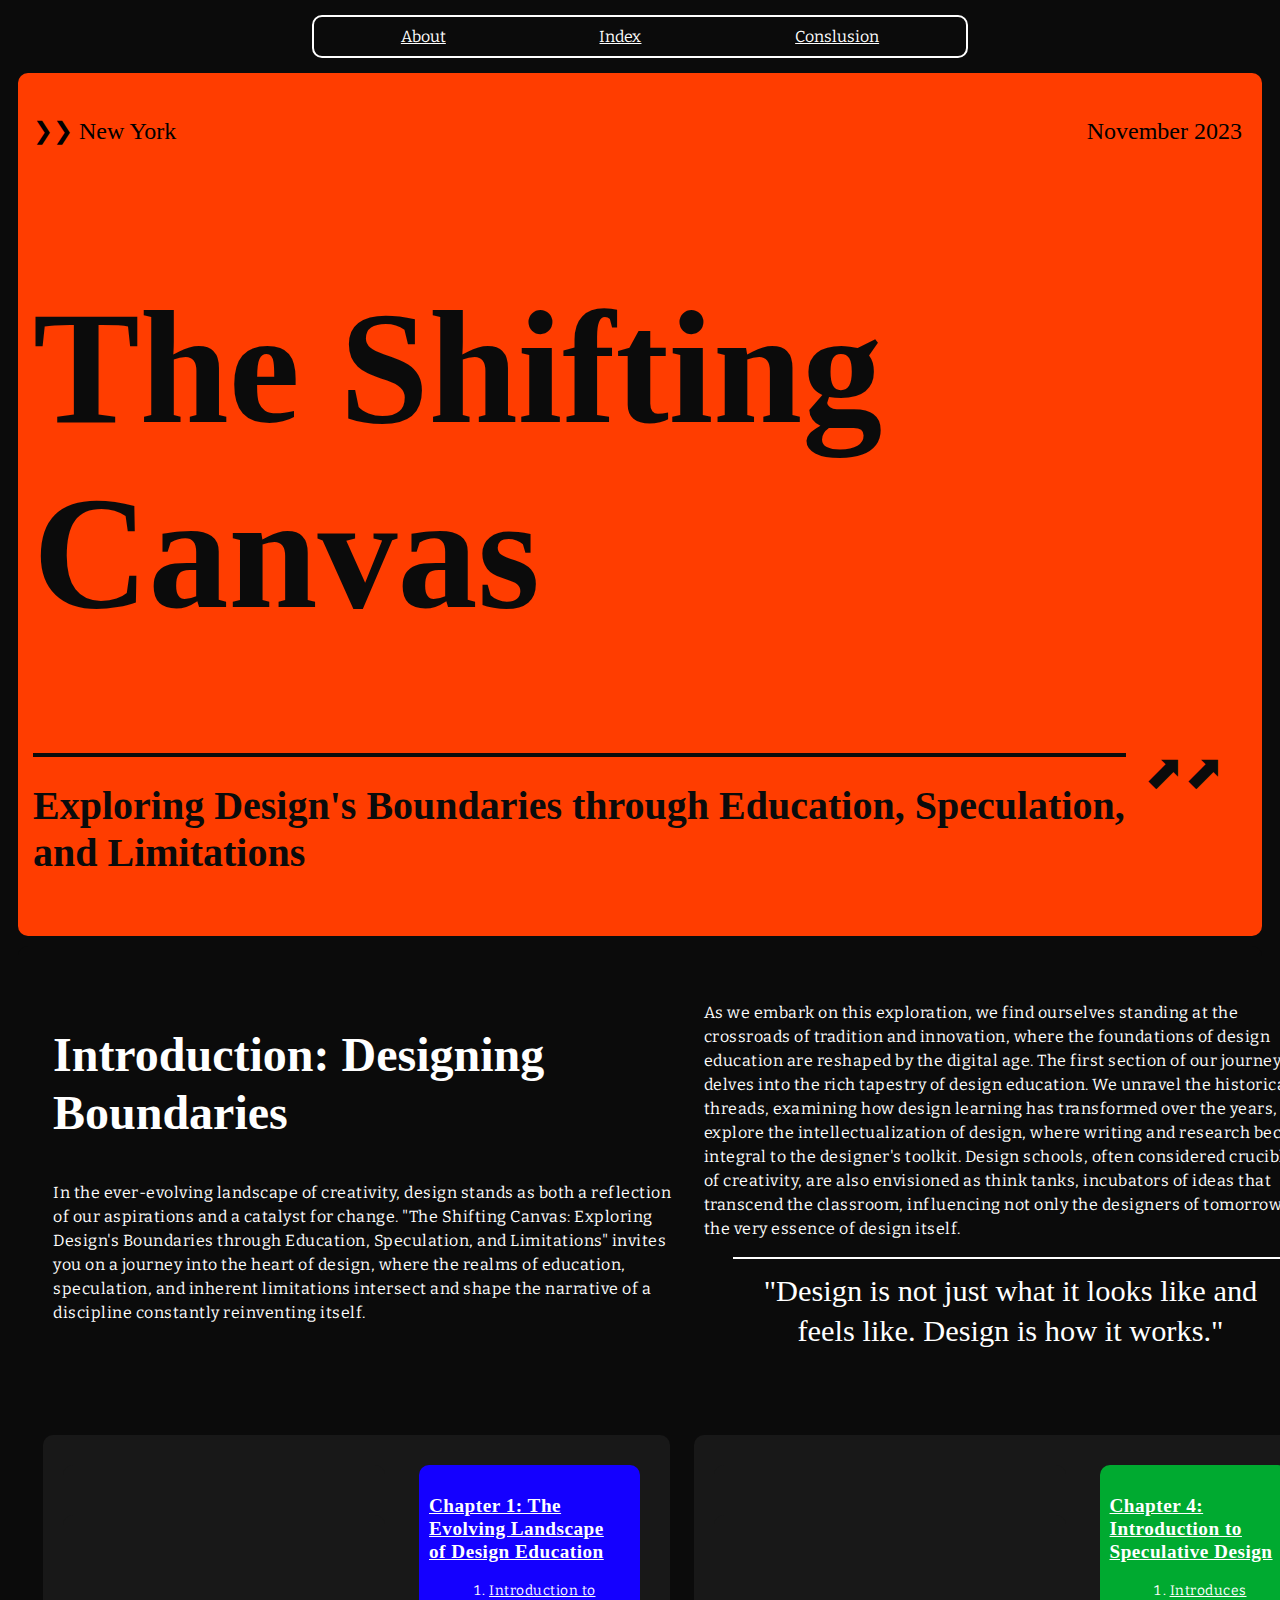
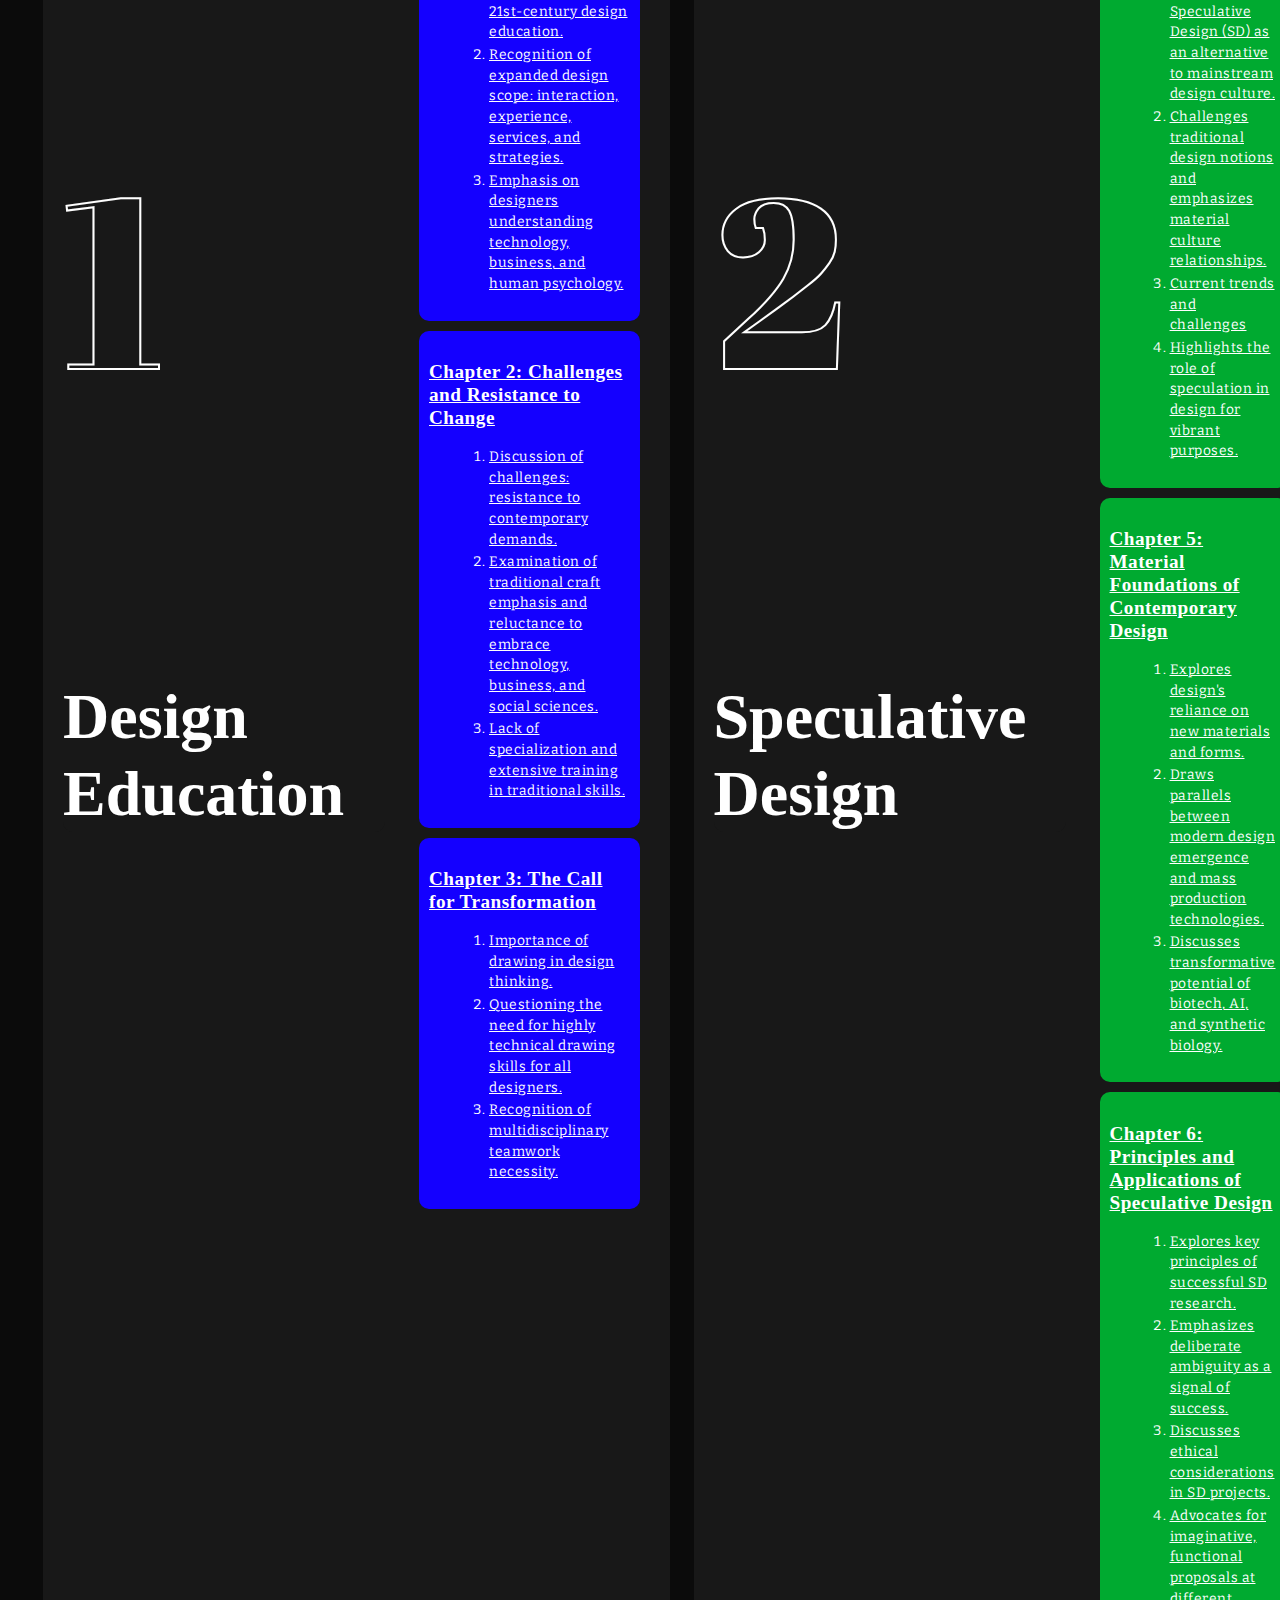
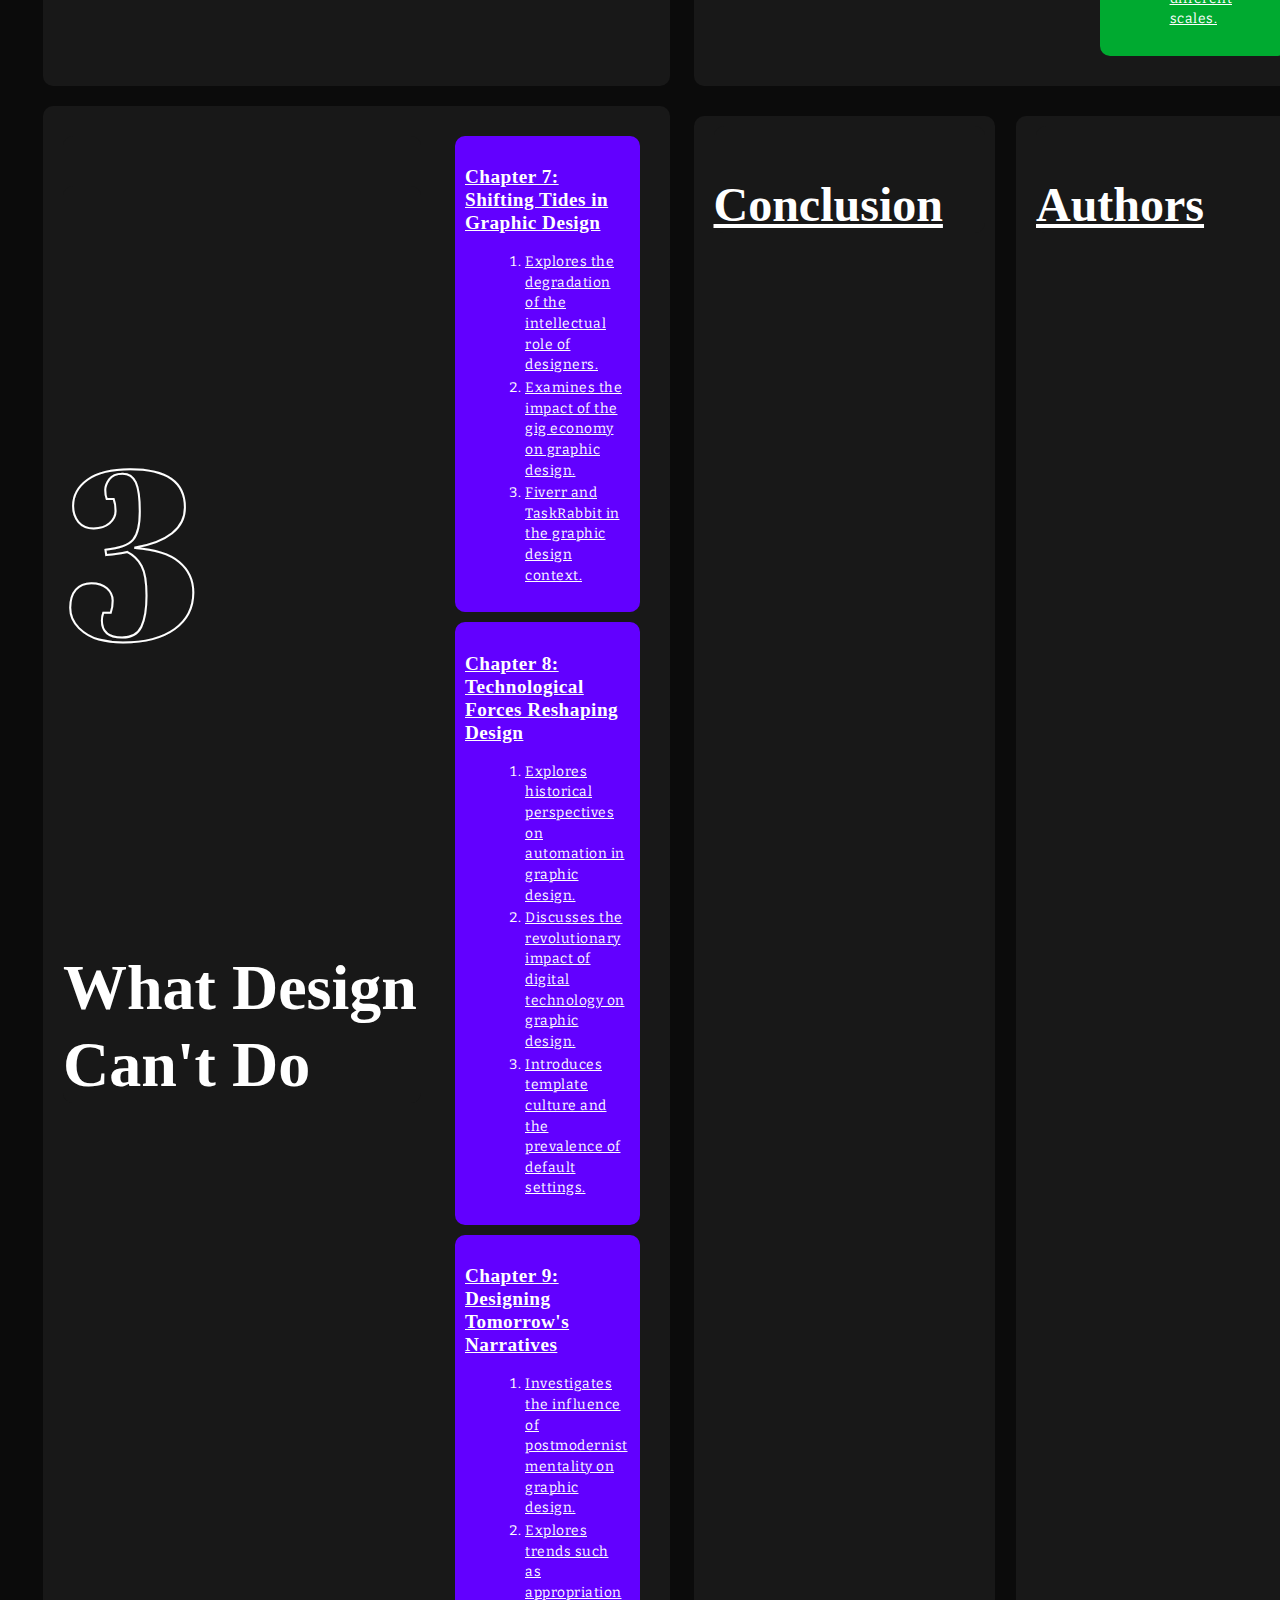
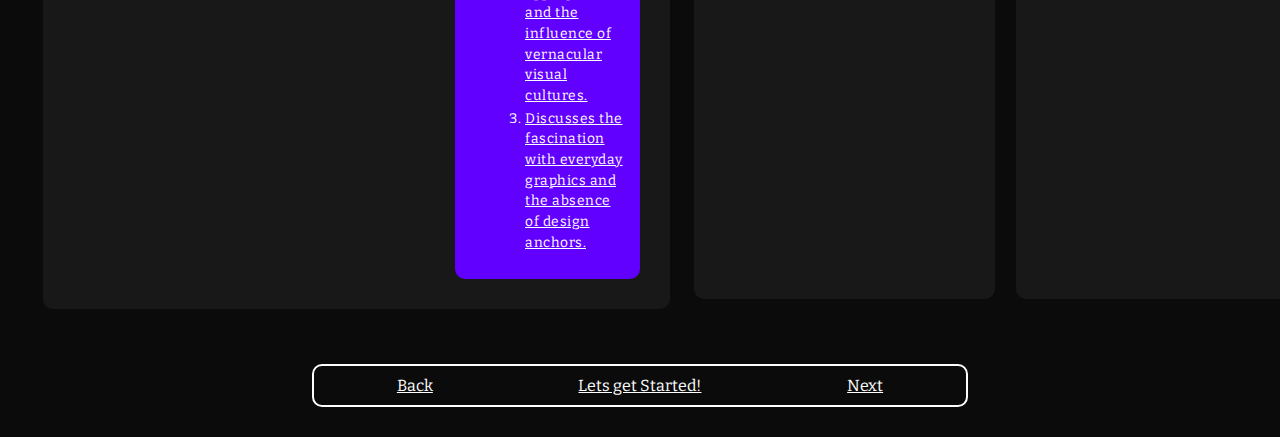
==== commit ee619b4b: "Added breakpoints for Tablet screen." ====
--- a/index.html
+++ b/index.html
@@ -7,7 +7,7 @@
 		<link href="https://typography-interaction-2324.github.io/assets/reset.css" rel="stylesheet">
 		<link rel="stylesheet" href="https://use.fontawesome.com/releases/v5.4.1/css/all.css">
 		<link href='https://fonts.googleapis.com/css?family=Space Grotesk' rel='stylesheet'>
-		<link href="style1.css" rel="stylesheet">
+		<link href="css/style1.css" rel="stylesheet">
     </head>
 	<body>
 		<nav>
@@ -22,7 +22,7 @@
 		</div>
 		<section id="title">
 		<h1> The Shifting Canvas</h1>
-				<aside class="design-arrows"> <p> ⬈⬈ </p></aside>
+				<aside> <p class="design-arrows"> ⬈⬈ </p></aside>
 		<hr class="black-line"> 
 		<p class="subtitle">Exploring Design's Boundaries through Education, Speculation, and Limitations</p>
 		</section>
@@ -31,143 +31,179 @@
 
 <!-- card number 1 ( black) --> 
 
-		<section class="card" id="about"> 
-			<h2> Introduction: Designing Boundaries</h2>
-
-			<p class="body-text"> In the ever-evolving landscape of creativity, design stands as both a reflection of our aspirations and a catalyst for change. "The Shifting Canvas: Exploring Design's Boundaries through Education, Speculation, and Limitations" invites you on a journey into the heart of design, where the realms of education, speculation, and inherent limitations intersect and shape the narrative of a discipline constantly reinventing itself.</p>
-
-			<p class="body-text">As we embark on this exploration, we find ourselves standing at the crossroads of tradition and innovation, where the foundations of design education are reshaped by the digital age. The first section of our journey delves into the rich tapestry of design education. We unravel the historical threads, examining how design learning has transformed over the years, and explore the intellectualization of design, where writing and research become integral to the designer's toolkit. Design schools, often considered crucibles of creativity, are also envisioned as think tanks, incubators of ideas that transcend the classroom, influencing not only the designers of tomorrow but the very essence of design itself.</p>
-			<hr class="white-line">
-			<blockquote>
-				"Design is not just what it looks like and feels like. Design is how it works."
-			</blockquote>
-
+		<section class="card-intro" id="about"> 
+			<div class="grid-wrapper ">
+					<section class="grid-container-left ">
+						<h2> Introduction: Designing Boundaries</h2>
+
+						<p class="body-text"> In the ever-evolving landscape of creativity, design stands as both a reflection of our aspirations and a catalyst for change. "The Shifting Canvas: Exploring Design's Boundaries through Education, Speculation, and Limitations" invites you on a journey into the heart of design, where the realms of education, speculation, and inherent limitations intersect and shape the narrative of a discipline constantly reinventing itself.</p>
+					</section>	
+					<section class="grid-container-right">
+						<p class="body-text">As we embark on this exploration, we find ourselves standing at the crossroads of tradition and innovation, where the foundations of design education are reshaped by the digital age. The first section of our journey delves into the rich tapestry of design education. We unravel the historical threads, examining how design learning has transformed over the years, and explore the intellectualization of design, where writing and research become integral to the designer's toolkit. Design schools, often considered crucibles of creativity, are also envisioned as think tanks, incubators of ideas that transcend the classroom, influencing not only the designers of tomorrow but the very essence of design itself.</p>
+				<hr class="white-line">
+				<blockquote>
+					"Design is not just what it looks like and feels like. Design is how it works."
+				</blockquote>
+		</section> 
+			
 <!-- card number 1 ( blue) -->
-
-
-		</section> 
-		<section class="card" id="index">
-			<aside>
-				<p class="numerical"> 1</p>
-			</aside>
-		<h2> Design <br>Education</h2>
-		<a href="chapter-1.html">
-			<section class="card-chapter-1"> 
-				<h3> Chapter 1: The Evolving Landscape <br> of Design Education</h3>
-				<ul>
-					<li>Introduction to 21st-century design education.</li>
-					<li>Recognition of expanded design scope: interaction, experience, services, and strategies.</li>
-					<li>Emphasis on designers understanding technology, business, and human psychology.</li>			
-				</ul>
-			</section>
-		</a>
-		<a href="chapter-2.html">
-			<section class="card-chapter-1"> 
-				<h3> Chapter 2: Challenges and Resistance to Change</h3>
-				<ul>
-					<li>Discussion of challenges: resistance to contemporary demands.</li>
-					<li>Examination of traditional craft emphasis and reluctance to embrace technology, business, and social sciences.</li>
-					<li>Lack of specialization and extensive training in traditional skills.</li>
-				</ul>
-		</section>
-	    </a>
-		<a href="chapter-3.html">
-			<section class="card-chapter-1"> 
-				<h3>Chapter 3: The Call for Transformation</h3>
-				<ul>
-					<li>Importance of drawing in design thinking.</li>
-					<li>Questioning the need for highly technical drawing skills for all designers.</li>
-					<li>Recognition of multidisciplinary teamwork necessity.</li>
-				</ul>
-			</section>
-		</a>
+		<div class="grid-wrapper-grey">
+
+			<div class="grid-container-left-page-grey">
+				<section class="card" id="index">
+					<aside>
+						<p class="numerical"> 1</p>
+					</aside>
+				<h2 class="subject"> Design <br>Education</h2>
+				</div>
+
+			<div class="grid-container-right-page-grey">
+
+				<a href="chapter-1.html">
+					<section class="card-chapter-1"> 
+						<h3> Chapter 1: The Evolving Landscape <br> of Design Education</h3>
+						<ul>
+							<li>Introduction to 21st-century design education.</li>
+							<li>Recognition of expanded design scope: interaction, experience, services, and strategies.</li>
+							<li>Emphasis on designers understanding technology, business, and human psychology.</li>			
+						</ul>
+					</section>
+				</a>
+			
+				<a href="chapter-2.html">
+					<section class="card-chapter-1"> 
+						<h3> Chapter 2: Challenges and Resistance to Change</h3>
+						<ul>
+							<li>Discussion of challenges: resistance to contemporary demands.</li>
+							<li>Examination of traditional craft emphasis and reluctance to embrace technology, business, and social sciences.</li>
+							<li>Lack of specialization and extensive training in traditional skills.</li>
+						</ul>
+					</section>
+				</a>
+
+				<a href="chapter-3.html">
+					<section class="card-chapter-1"> 
+						<h3>Chapter 3: The Call for Transformation</h3>
+						<ul>
+							<li>Importance of drawing in design thinking.</li>
+							<li>Questioning the need for highly technical drawing skills for all designers.</li>
+							<li>Recognition of multidisciplinary teamwork necessity.</li>
+						</ul>
+					</section>
+				</a>
+			</div>
+		</div>
 <!-- card number 2 ( green ) -->
-		</section> 
-	<section class="card"> 
-			<aside>
-				<p class="numerical"> 2</p>
-			</aside>
-		<h2> Speculative Design</h2>
-		<a href="chapter-4.html">
-			<section class="card-chapter-2"> 
-				<h3> Chapter 4: Introduction to Speculative Design</h3>
-				<ul>
-					<li>Introduces Speculative Design (SD) as an alternative to mainstream design culture. </li>
-					<li>Challenges traditional design notions and emphasizes material culture relationships. </li>
-					<li>Current trends and challenges </li>
-					<li>Highlights the role of speculation in design for vibrant purposes.</li>
-				</ul>
-			</section>
-		</a>
-		<a href="chapter-5.html">
-			<section class="card-chapter-2"> 
-				<h3> Chapter 5: Material Foundations of Contemporary Design</h3>
-				<ul>
-					<li>Explores design's reliance on new materials and forms. </li>
-					<li>Draws parallels between modern design emergence and mass production technologies.</li>
-					<li>Discusses transformative potential of biotech, AI, and synthetic biology.</li>
-				</ul>
-			</section>
-		</a>
-		<a href="chapter-6.html">
-			<section class="card-chapter-2"> 
-				<h3>Chapter 6: Principles and Applications of Speculative Design</h3>
-				<ul>
-					<li>Explores key principles of successful SD research. </li>
-					<li>Emphasizes deliberate ambiguity as a signal of success.</li>
-					<li>Discusses ethical considerations in SD projects.</li>
-					<li>Advocates for imaginative, functional proposals at different scales.</li>
-				</ul>
-			</section>
-		</a>
-	</section> 
+		<div class="grid-wrapper-grey">
+
+			<div class="grid-container-left-page-grey">
+				<section class="card"> 
+						<aside>
+							<p class="numerical"> 2</p>
+						</aside>
+					<h2 class="subject"> Speculative Design</h2>
+			</div>
+
+			<div class="grid-container-right-page-grey">
+				<a href="chapter-4.html">
+					<section class="card-chapter-2"> 
+						<h3> Chapter 4: Introduction to Speculative Design</h3>
+						<ul>
+							<li>Introduces Speculative Design (SD) as an alternative to mainstream design culture. </li>
+							<li>Challenges traditional design notions and emphasizes material culture relationships. </li>
+							<li>Current trends and challenges </li>
+							<li>Highlights the role of speculation in design for vibrant purposes.</li>
+						</ul>
+					</section>
+				</a>
+				<a href="chapter-5.html">
+					<section class="card-chapter-2"> 
+						<h3> Chapter 5: Material Foundations of Contemporary Design</h3>
+						<ul>
+							<li>Explores design's reliance on new materials and forms. </li>
+							<li>Draws parallels between modern design emergence and mass production technologies.</li>
+							<li>Discusses transformative potential of biotech, AI, and synthetic biology.</li>
+						</ul>
+					</section>
+				</a>
+				<a href="chapter-6.html">
+					<section class="card-chapter-2"> 
+						<h3>Chapter 6: Principles and Applications of Speculative Design</h3>
+						<ul>
+							<li>Explores key principles of successful SD research. </li>
+							<li>Emphasizes deliberate ambiguity as a signal of success.</li>
+							<li>Discusses ethical considerations in SD projects.</li>
+							<li>Advocates for imaginative, functional proposals at different scales.</li>
+						</ul>
+					</section>
+				</a>
+			</div>
+		</div>
 <!-- card number 4 ( red ) -->
-
-	<section class="card"> 
-			<aside>
-				<p class="numerical"> 3</p>
-			</aside>
-		<h2> What Design Can't Do</h2>
-		<a href="chapter-7.html">
-			<section class="card-chapter-3"> 
-				<h3> Chapter 7: Shifting Tides in Graphic Design</h3>
-				<ul>
-					<li>Explores the degradation of the intellectual role of designers. </li>
-					<li>Examines the impact of the gig economy on graphic design.</li>
-					<li>Fiverr and TaskRabbit in the graphic design context.</li>
-				</ul>
-			</section>
-		</a>
-		<a href="chapter-8.html">
-			<section class="card-chapter-3"> 
-				<h3> Chapter 8: Technological Forces Reshaping Design</h3>
-				<ul>
-					<li>Explores historical perspectives on automation in graphic design.</li>
-					<li>Discusses the revolutionary impact of digital technology on graphic design.</li>
-					<li>Introduces template culture and the prevalence of default settings.</li>
-				</ul>
-			</section>
-		</a>
-		<a href="chapter-9.html">
-			<section class="card-chapter-3"> 
-				<h3>Chapter 9: Designing Tomorrow's Narratives</h3>
-				<ul>
-					<li>Investigates the influence of postmodernist mentality on graphic design.</li>
-					<li>Explores trends such as appropriation and the influence of vernacular visual cultures.
-					</li>
-					<li>Discusses the fascination with everyday graphics and the absence of design anchors.
-					</li>
-				</ul>
-			</section>
-		</a>
-	</section>
-
-		<a href="conclusion.html">
-		<section class="card" id="author"> 
-				<h2> Conclusion</h2>
-					<p class="body-text"> As we reach the culmination of our journey through "The Shifting Canvas," we stand at the intersection of insight and inspiration, having explored the diverse landscapes of design education, speculative design, and the inherent limitations of our craft. This concluding chapter is not a final brushstroke but an invitation to contemplate the impressions left by our exploration.</p>
-			</section>
-		</a>
+		<div class="grid-wrapper-grey">
+
+			<div class="grid-container-left-page-grey">
+				<section class="card"> 
+						<aside>
+							<p class="numerical"> 3</p>
+						</aside>
+					<h2 class="subject">What Design Can't Do</h2>
+			</div>
+
+			<div class="grid-container-right-page-grey">
+				<a href="chapter-7.html">
+					<section class="card-chapter-3"> 
+						<h3> Chapter 7: Shifting Tides in Graphic Design</h3>
+						<ul>
+							<li>Explores the degradation of the intellectual role of designers. </li>
+							<li>Examines the impact of the gig economy on graphic design.</li>
+							<li>Fiverr and TaskRabbit in the graphic design context.</li>
+						</ul>
+					</section>
+				</a>
+				<a href="chapter-5.html">
+					<section class="card-chapter-3"> 
+						<h3> Chapter 8: Technological Forces Reshaping Design</h3>
+						<ul>
+                    <li>Explores historical perspectives on automation in graphic design.</li>
+                    <li>Discusses the revolutionary impact of digital technology on graphic design.</li>
+                    <li>Introduces template culture and the prevalence of default settings.</li>
+						</ul>
+					</section>
+				</a>
+				<a href="chapter-6.html">
+					<section class="card-chapter-3"> 
+						<h3>Chapter 9: Designing Tomorrow's Narratives</h3>
+						<ul>
+							<li>Investigates the influence of postmodernist mentality on graphic design.</li>
+							<li>Explores trends such as appropriation and the influence of vernacular visual cultures.
+							</li>
+							<li>Discusses the fascination with everyday graphics and the absence of design anchors.
+							</li>
+						</ul>
+					</section>
+				</a>
+			</div>
+		</div>
+
+		<div class="grid-wrapper-grey-rounded">
+			<div class="grid-container-left-page-grey-rounded">
+			<a href="conclusion.html">
+				<section class="card"> 
+					<h2> Conclusion</h2>
+				</section>
+			</a>
+			</div>
+
+			<div class="grid-container-right-page-grey-rounded">
+			<a href="conclusion.html">
+				<section class="card"> 
+					<h2> Authors</h2>
+				</section>
+			</a>
+			</div>
+
+		</div>
 	</body>
 </main>
 	<footer>
--- a/css/style1.css
+++ b/css/style1.css
@@ -0,0 +1,631 @@
+@import url('cabinet-grotesk.css');
+@import url('https://fonts.googleapis.com/css2?family=Bitter:ital,wght@0,100;0,200;0,300;0,400;0,500;0,600;0,700;0,800;0,900;1,100;1,200;1,300;1,400;1,500;1,600;1,700;1,800;1,900&display=swap');
+@import url('https://fonts.googleapis.com/css2?family=Abril+Fatface&display=swap');
+@import url('https://fonts.googleapis.com/css2?family=Linefont:wght@100;200;300;400;500;600;700;800;900;1000&display=swap');
+
+:root {
+    background: var(--darkgrey);
+    --typography-base: 16px;
+    --spacing: 10px;
+    --border-radius: 10px;
+
+
+    --orange: #FF3D00;
+    --white: #FFFFFF;
+    --darkgrey: #0B0B0B;
+    --grey:#222222;
+    --charcoal:#181818;
+    --light: #0300A9;
+    --darkblue: #1400FF;
+    --green: #00AA30;
+    --darkgreen:#04783B;
+    --purple: #6200ff;
+    --darkred: #4100aa;
+
+    --inset--top:    -0.2em;
+	--inset--bottom: -0.23em;
+	--inset--left:   -0.07em;
+	--inset--right:  -0.06em;
+}
+
+nav { 
+    font-family: bitter;
+    display: flex;
+    justify-content: space-around;
+    font-size: var(--typography-base);
+    padding: var(--spacing);
+    background-color: var(--darkgrey);
+    border: var(--white);
+    border-style: solid;
+    border-radius: var(--border-radius) ;
+    border-width: 2px;
+    margin-top: 10px;
+    margin-bottom: 10px;
+    margin: calc(1* var(--spacing));
+}
+
+a { 
+    color: #FFFFFF;
+}
+.top-header { 
+    font-family: CabinetGrotesk-Medium;
+    font-size: calc(1.2* var(--typography-base));
+    display: flex;
+    justify-content: space-between;
+    align-items: center;
+    margin-top: calc(1* var(--spacing));
+    margin-bottom: calc(1* var(--spacing));
+}
+
+h1{ 
+    font-family: CabinetGrotesk-Bold;
+    font-size: calc(4.3 * var(--typography-base));
+    color: var(--darkgrey);
+}
+
+header { 
+    display: block;
+    background-color: var(--orange);
+    border-radius:  var(--border-radius) ;
+    padding-right:  calc(2* var(--spacing));
+    padding-left:  calc(1.5* var(--spacing));
+    padding-top: var(--spacing);
+    padding-bottom: calc(2*var(--spacing));
+    margin: calc(1* var(--spacing))
+}
+
+.black-line{
+    border: 2px solid;
+    margin-top: calc(1.5 * var(--spacing));
+    margin-bottom: calc(1.5 * var(--spacing));
+    color: var(--darkgrey);
+    width: 90%;
+}
+
+.design-arrows{ 
+    font-size: calc(1.5 * var(--typography-base));
+    font-family: CabinetGrotesk-Bold;
+    color: var(--darkgrey);
+    float: right;
+}
+.subtitle { 
+    font-family: CabinetGrotesk-Medium;
+    font-size: calc(1.5 * var(--typography-base));
+    font-weight: bold;
+    color: var(--darkgrey);
+    text-align: left;
+}
+.intro { 
+    display: block;
+    background-color: black;
+    border-radius: 30px;
+    padding: 60px;
+}
+
+.card{ 
+    display: block;
+    background-color: var(--charcoal);
+    border-radius:  var(--border-radius) ;
+    padding-top: var(--spacing);
+    margin: calc(1* var(--spacing))
+}
+.card-intro { 
+    display: block;
+    background-color: var(--darkgrey);
+    border-radius:  var(--border-radius) ;
+    padding-right:  calc(1.5* var(--spacing));
+    padding-left:  calc(1.5* var(--spacing));
+    padding-top: var(--spacing);
+    padding-bottom: calc(3*var(--spacing));
+    margin: calc(1* var(--spacing))
+}
+
+
+h2 { 
+    font-family: CabinetGrotesk-Bold;
+    font-size: calc(2.9 * var(--typography-base));
+    color: var(--white);
+    line-height: 1.2;
+}
+.subject{
+    margin-top: calc(4* var(--spacing));
+}
+blockquote { 
+    font-family: Cardo;
+    font-size: calc(1.5* var(--typography-base));
+    color: var(--white);
+    margin-top: calc(2* var(--spacing));
+    line-height: 1.3;
+    padding: calc(1.5* var(--spacing));
+}
+
+.body-text { 
+    font-family: bitter;
+    font-size: var(--typography-base);
+    color: var(--white);
+    line-height: 1.5;
+    margin-top: 2rem;
+    letter-spacing: .5px;
+}
+
+.white-line{
+    border: 1px solid;
+    color: var(--white);
+    display: block;
+    margin: 0 auto;
+    margin-top: 20px; 
+    margin-bottom: 20px; 
+}
+blockquote { 
+    font-family: CabinetGrotesk-Bold;
+    font-size: calc(1.3 * var(--typography-base));
+    color: var(--white);
+    text-align: center;
+}
+.grid-wrapper-grey {
+    display: grid;
+    grid-template-columns: 1fr;
+    grid-column-gap: 4px;
+    background-color: var(--charcoal);
+    margin: var(--spacing);
+    padding: var(--spacing);
+    border-radius: var(--border-radius);
+}
+.numerical {
+	display: flow-root;
+    width: fit-content;
+    font-family: Abril fatface;
+    font-size: calc(8.5* var(--typography-base));
+    color: var(--charcoal);
+    -webkit-text-stroke: 2px white;
+    float: left;
+    margin-right: calc(2*var(--spacing));
+}
+    
+h3 { 
+    font-family: CabinetGrotesk-Bold;
+    font-size: calc(1.2 * var(--typography-base));
+    color: var(--white);
+    line-height: 1.2;
+    letter-spacing: .5px;
+    margin-bottom: calc(1* var(--spacing));
+}
+.card-chapter-1{ 
+    display: block;
+    background-color: var(--darkblue);
+    border-radius:  var(--border-radius) ;
+    padding: calc( 2* var(--spacing));
+    margin-top: calc(1.5 * var(--spacing));
+}
+
+.card-chapter-1:hover {
+    box-shadow: 0 0 10px #A8A8A8;
+}
+.card-chapter-2{ 
+    display: block;
+    display: block;
+    background-color: var(--green);
+    border-radius:  var(--border-radius) ;
+    padding: calc( 2* var(--spacing));
+    margin-top: calc(3 * var(--spacing));
+}
+.card-chapter-2:hover {
+    box-shadow: 0 0 10px #A8A8A8;
+}
+.card-chapter-3{ 
+    display: block;
+    display: block;
+    background-color: var(--purple);
+    border-radius:  var(--border-radius) ;
+    padding: calc( 2* var(--spacing));
+    margin-top: calc(3 * var(--spacing));
+}
+
+.card-chapter-3:hover {
+    box-shadow: 0 0 10px #A8A8A8;
+}
+li {
+    list-style: disk;
+    list-style-position: outside;
+    font-family: bitter;
+    font-size: calc(.86 * var(--typography-base));
+    color: var(--white);
+    line-height: 1.5;
+    letter-spacing: .5px;
+    padding-top: calc(.2* var(--spacing));
+    margin-left: calc(2* var(--spacing));
+}
+.conclusion {
+    background-color: var(--darkgrey);
+    border-radius: 30px;
+    margin: calc(1* var(--spacing));
+    padding: calc(1* var(--spacing))
+}
+.conclusion-body {
+    font-family: bitter;
+    font-size: calc(.86 * var(--typography-base));
+    color: var(--white);
+    padding-left: calc(7 * var(--spacing));
+    padding-right: calc(5 * var(--spacing));
+    padding-bottom: calc(8 * var( --spacing));
+}
+
+@media only screen and (min-width: 450px) {
+    nav{ 
+        width: 50% ;
+        margin-left: auto;
+        margin-right: auto;
+        margin-top: calc(1.5* var(--spacing));
+        margin-bottom: calc(1.5* var(--spacing));
+    }
+
+    .top-header{ 
+        font-family: CabinetGrotesk-Medium;
+        font-size: calc(1.5* var(--typography-base));
+        margin-top: calc(1* var(--spacing));
+        margin-bottom: calc(1* var(--spacing));
+    }
+
+    h1{ 
+        font-family: CabinetGrotesk-Medium;
+        font-size: calc(8.25 * var(--typography-base));
+        color:  var(--darkgrey);
+    }
+
+    .subtitle { 
+        font-family: CabinetGrotesk-Medium;
+        font-size: calc(2.5 * var(--typography-base));
+        font-weight: bold;
+        color:  var(--darkgrey);
+        text-align: left;
+        margin-top: calc(2.5 * var(--spacing));
+    }
+    .design-arrows{ 
+        font-size: calc(2.3 * var(--typography-base));
+        margin-right:calc(1.8 * var(--spacing));
+        margin-top:calc(-1 * var(--spacing));
+        margin-left:calc(1.8 * var(--spacing));
+
+    }
+
+    h2 { 
+        font-family: CabinetGrotesk-Bold;
+        font-size: calc(2.5 * var(--typography-base));
+        color: var(--white);
+        line-height: 1.2;
+    }
+
+    blockquote { 
+        font-family: Cardo;
+        font-size: calc(1.9* var(--typography-base));
+        color: var(--white);
+        margin-top: calc(-* var(--spacing));
+        line-height: 1.3;
+        padding: calc(1.3* var(--spacing));
+    }
+
+    .subject { 
+        display: block;
+        font-family:CabinetGrotesk-Medium;
+        background-color:  var(--charcoal);
+        border-radius:  var(--border-radius);
+        font-size: calc(4 * var(--typography-base));
+        /* padding-bottom: calc(3*var(--spacing)); */
+
+    }
+
+    .numerical {
+        font-size: calc(15* var(--typography-base));
+        padding-right: calc(11* var(--spacing));
+    }
+    .grid-wrapper {
+        display: grid;
+        grid-template-columns: 1fr 1fr;
+        grid-column-gap: 4px;
+    }
+
+    .grid-container-right { 
+        display: block;
+        border-radius:  var(--border-radius) ;
+        margin-left: calc(2* var(--spacing));
+        margin-right: calc(1* var(--spacing));
+        margin-top: calc(3* var(--spacing));
+        margin-bottom: calc(3* var(--spacing));
+    }
+
+    .grid-container-left { 
+        display: block;
+        border-radius:  var(--border-radius) ;
+        margin-left: calc(2* var(--spacing));
+        margin-top: calc(3* var(--spacing));
+        margin-bottom: calc(3* var(--spacing));
+    }
+
+    .grid-wrapper-grey {
+        display: grid;
+        grid-template-columns: 1fr 1fr;
+        grid-column-gap: 4px;
+        background-color: var(--charcoal);
+        margin: var(--spacing);
+        border-radius: var(--border-radius);
+    }
+
+    .grid-container-right-page-grey { 
+        display: block;
+        border-radius:  var(--border-radius) ;
+        margin-right: calc(1* var(--spacing));
+        margin-top: calc(1* var(--spacing));
+        margin-bottom: calc(1* var(--spacing));
+
+    }
+    .grid-container-left-page-grey { 
+        display: block;
+        border-radius:  var(--border-radius) ;
+        margin-right: calc(1* var(--spacing));
+        margin-top: calc(1* var(--spacing));
+        margin-bottom: calc(1* var(--spacing));
+    }
+    .grid-wrapper-grey-rounded{
+        display: grid;
+        grid-template-columns: 1fr 1fr;
+        grid-column-gap: 1px;
+        margin: var(--spacing);
+    }
+    .grid-container-right-page-grey-rounded{ 
+        display: block;
+        border-radius:  var(--border-radius) ;
+        background-color: var(--charcoal);
+        margin-left: calc(1* var(--spacing));
+        margin-top: calc(1* var(--spacing));
+        margin-bottom: calc(1* var(--spacing));
+        padding-left: var(--spacing);
+    }
+    .grid-container-left-page-grey-rounded{ 
+        display: block;
+        border-radius:  var(--border-radius) ;
+        background-color: var(--charcoal);
+        margin-right: calc(1* var(--spacing));
+        margin-top: calc(1* var(--spacing));
+        margin-bottom: calc(1* var(--spacing));
+        padding-left: var(--spacing);
+    }
+
+    .card-chapter-1 { 
+        display: block;
+        background-color: var(--darkblue);
+        border-radius:  var(--border-radius) ;
+        padding-right:  calc(1.2* var(--spacing));
+        padding-left:  calc(1* var(--spacing));
+        padding-top: var(--spacing);
+        padding-bottom: calc(1*var(--spacing));
+        margin: calc(1* var(--spacing))
+    }
+
+    .card-chapter-3 { 
+        display: block;
+        background-color: var(--purple);
+        border-radius:  var(--border-radius) ;
+        padding-right:  calc(1.2* var(--spacing));
+        padding-left:  calc(1* var(--spacing));
+        padding-top: var(--spacing);
+        padding-bottom: calc(1*var(--spacing));
+        margin: calc(1* var(--spacing))
+    }
+
+    .card-chapter-2 { 
+        display: block;
+        background-color: var(--green);
+        border-radius:  var(--border-radius) ;
+        padding-right:  calc(1.2* var(--spacing));
+        padding-left:  calc(1* var(--spacing));
+        padding-top: var(--spacing);
+        padding-bottom: calc(1*var(--spacing));
+        margin: calc(1* var(--spacing))
+    }
+    .white-line { 
+        width: 90%;
+        margin: auto;
+    }
+    
+    .body-text { 
+        font-family: bitter;
+        font-size: calc(.75 *var(--typography-base));
+        color: var(--white);
+        line-height: 1.5;
+        margin-top: calc(1.5* var(--spacing));
+        letter-spacing: .5px;
+    }
+
+    footer{
+        margin-bottom: calc(3* var(--spacing));
+    }
+
+}
+  
+
+@media only screen and (min-width: 1024px) {
+
+    nav{ 
+        width: 50% ;
+        margin-left: auto;
+        margin-right: auto;
+        margin-top: calc(1.5* var(--spacing));
+        margin-bottom: calc(1.5* var(--spacing));
+        font-size: calc(1 * var(--typography-base));
+    }
+
+    h1{ 
+        font-family: CabinetGrotesk-Medium;
+        font-size: calc(10 * var(--typography-base));
+        color:  var(--darkgrey);
+    }
+
+    .subtitle { 
+        font-family: CabinetGrotesk-Medium;
+        font-size: calc(2.5 * var(--typography-base));
+        font-weight: bold;
+        color:  var(--darkgrey);
+        text-align: left;
+        margin-top: calc(2.5 * var(--spacing));
+    }
+    .design-arrows{ 
+        font-size: calc(3* var(--typography-base));
+        margin-right:calc(1.8 * var(--spacing));
+        margin-top:calc(-1 * var(--spacing));
+        margin-left:calc(1.8 * var(--spacing));
+
+    }
+
+    h2 { 
+        font-family: CabinetGrotesk-Bold;
+        font-size: calc(3 * var(--typography-base));
+        color: var(--white);
+        line-height: 1.2;
+    }
+
+    blockquote { 
+        font-family: Cardo;
+        font-size: calc(1.9* var(--typography-base));
+        color: var(--white);
+        margin-top: calc(-* var(--spacing));
+        line-height: 1.3;
+        padding: calc(1.3* var(--spacing));
+    }
+
+    .subject { 
+        display: block;
+        font-family:CabinetGrotesk-Medium;
+        background-color:  var(--charcoal);
+        border-radius:  var(--border-radius);
+        font-size: calc(4 * var(--typography-base));
+        /* padding-bottom: calc(3*var(--spacing)); */
+
+    }
+
+    .numerical {
+        font-size: calc(15* var(--typography-base));
+        padding-right: calc(20* var(--spacing));
+    }
+    .grid-wrapper {
+        display: grid;
+        grid-template-columns: 1fr 1fr;
+        grid-column-gap: 4px;
+    }
+
+    .grid-container-right { 
+        display: block;
+        border-radius:  var(--border-radius) ;
+        margin-left: calc(2* var(--spacing));
+        margin-right: calc(1* var(--spacing));
+        margin-top: calc(3* var(--spacing));
+        margin-bottom: calc(3* var(--spacing));
+    }
+
+    .grid-container-left { 
+        display: block;
+        border-radius:  var(--border-radius) ;
+        margin-left: calc(2* var(--spacing));
+        margin-top: calc(3* var(--spacing));
+        margin-bottom: calc(3* var(--spacing));
+    }
+
+    .grid-wrapper-grey {
+        display: grid;
+        grid-template-columns: 1fr 1fr;
+        grid-column-gap: 4px;
+        background-color: var(--charcoal);
+        margin: var(--spacing);
+        border-radius: var(--border-radius);
+    }
+
+    .grid-container-right-page-grey { 
+        display: block;
+        border-radius:  var(--border-radius) ;
+        margin-right: calc(1* var(--spacing));
+        margin-top: calc(1* var(--spacing));
+        margin-bottom: calc(1* var(--spacing));
+
+    }
+    .grid-container-left-page-grey { 
+        display: block;
+        border-radius:  var(--border-radius) ;
+        margin-right: calc(1* var(--spacing));
+        margin-top: calc(1* var(--spacing));
+        margin-bottom: calc(1* var(--spacing));
+    }
+    .grid-wrapper-grey-rounded{
+        display: grid;
+        grid-template-columns: 1fr 1fr;
+        grid-column-gap: 1px;
+        margin: var(--spacing);
+    }
+    .grid-container-right-page-grey-rounded{ 
+        display: block;
+        border-radius:  var(--border-radius) ;
+        background-color: var(--charcoal);
+        margin-left: calc(1* var(--spacing));
+        margin-top: calc(1* var(--spacing));
+        margin-bottom: calc(1* var(--spacing));
+        padding-left: var(--spacing);
+    }
+    .grid-container-left-page-grey-rounded{ 
+        display: block;
+        border-radius:  var(--border-radius) ;
+        background-color: var(--charcoal);
+        margin-right: calc(1* var(--spacing));
+        margin-top: calc(1* var(--spacing));
+        margin-bottom: calc(1* var(--spacing));
+        padding-left: var(--spacing);
+    }
+
+    .card-chapter-1 { 
+        display: block;
+        background-color: var(--darkblue);
+        border-radius:  var(--border-radius) ;
+        padding-right:  calc(1.2* var(--spacing));
+        padding-left:  calc(1* var(--spacing));
+        padding-top: var(--spacing);
+        padding-bottom: calc(1*var(--spacing));
+        margin: calc(1* var(--spacing))
+    }
+
+    .card-chapter-3 { 
+        display: block;
+        background-color: var(--purple);
+        border-radius:  var(--border-radius) ;
+        padding-right:  calc(1.2* var(--spacing));
+        padding-left:  calc(1* var(--spacing));
+        padding-top: var(--spacing);
+        padding-bottom: calc(1*var(--spacing));
+        margin: calc(1* var(--spacing))
+    }
+
+    .card-chapter-2 { 
+        display: block;
+        background-color: var(--green);
+        border-radius:  var(--border-radius) ;
+        padding-right:  calc(1.2* var(--spacing));
+        padding-left:  calc(1* var(--spacing));
+        padding-top: var(--spacing);
+        padding-bottom: calc(1*var(--spacing));
+        margin: calc(1* var(--spacing))
+    }
+    .white-line { 
+        width: 90%;
+        margin: auto;
+    }
+    
+    .body-text { 
+        font-family: bitter;
+        font-size: calc(1 *var(--typography-base));
+        color: var(--white);
+        line-height: 1.5;
+        margin-top: calc(1.5* var(--spacing));
+        letter-spacing: .5px;
+    }
+
+    footer{
+        margin-bottom: calc(3* var(--spacing));
+    }
+
+}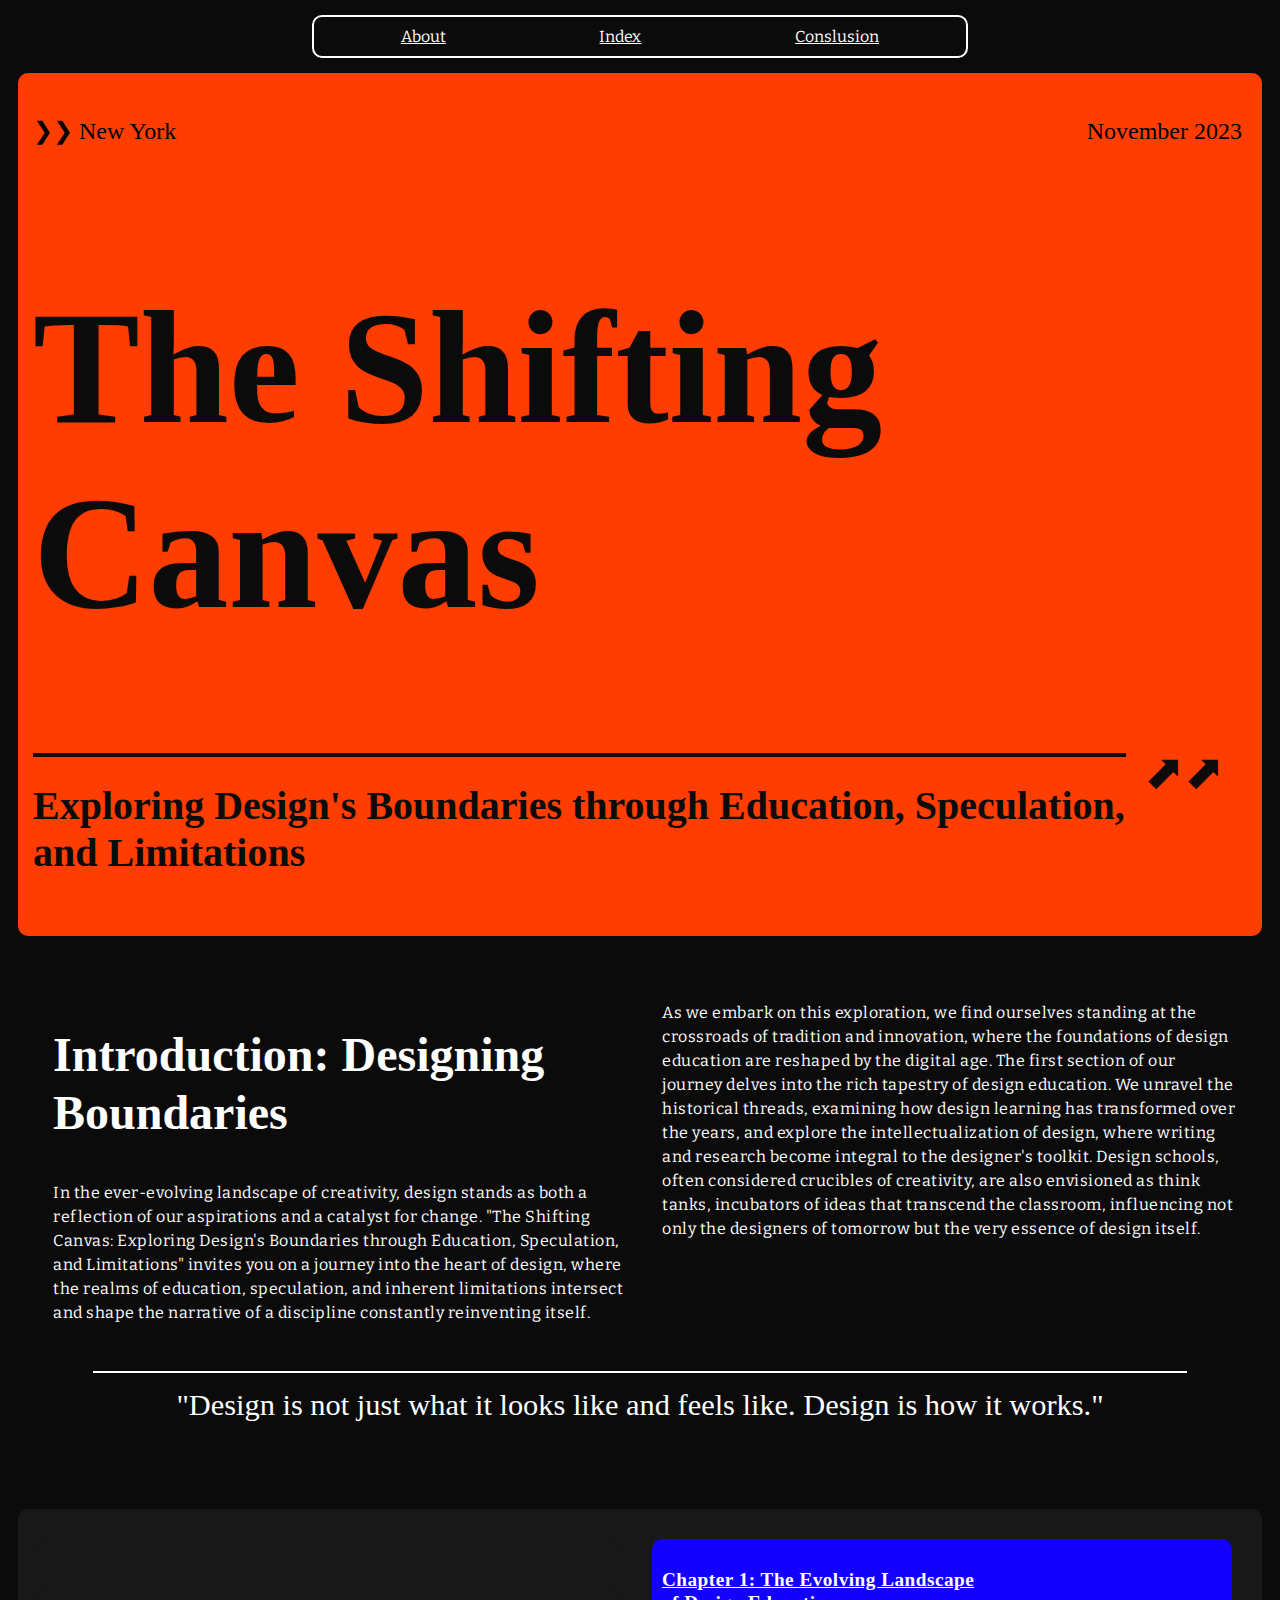
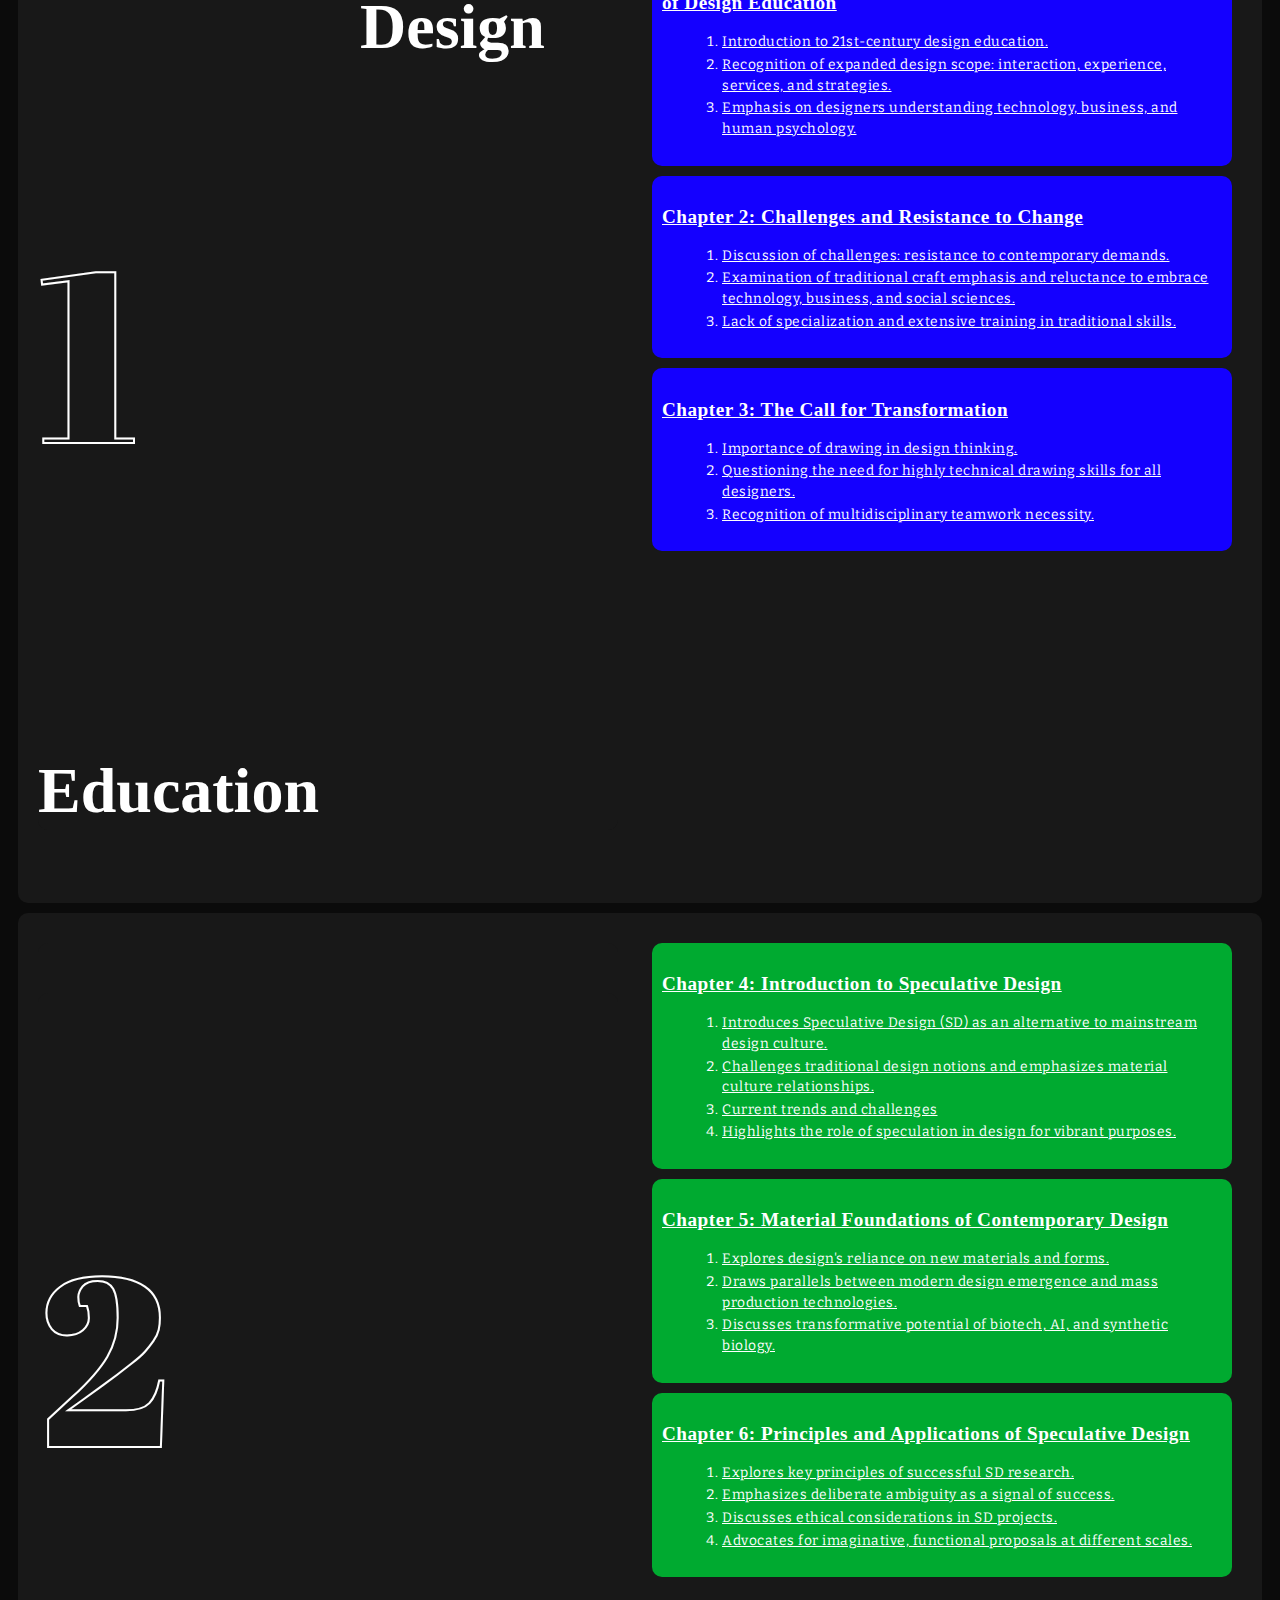
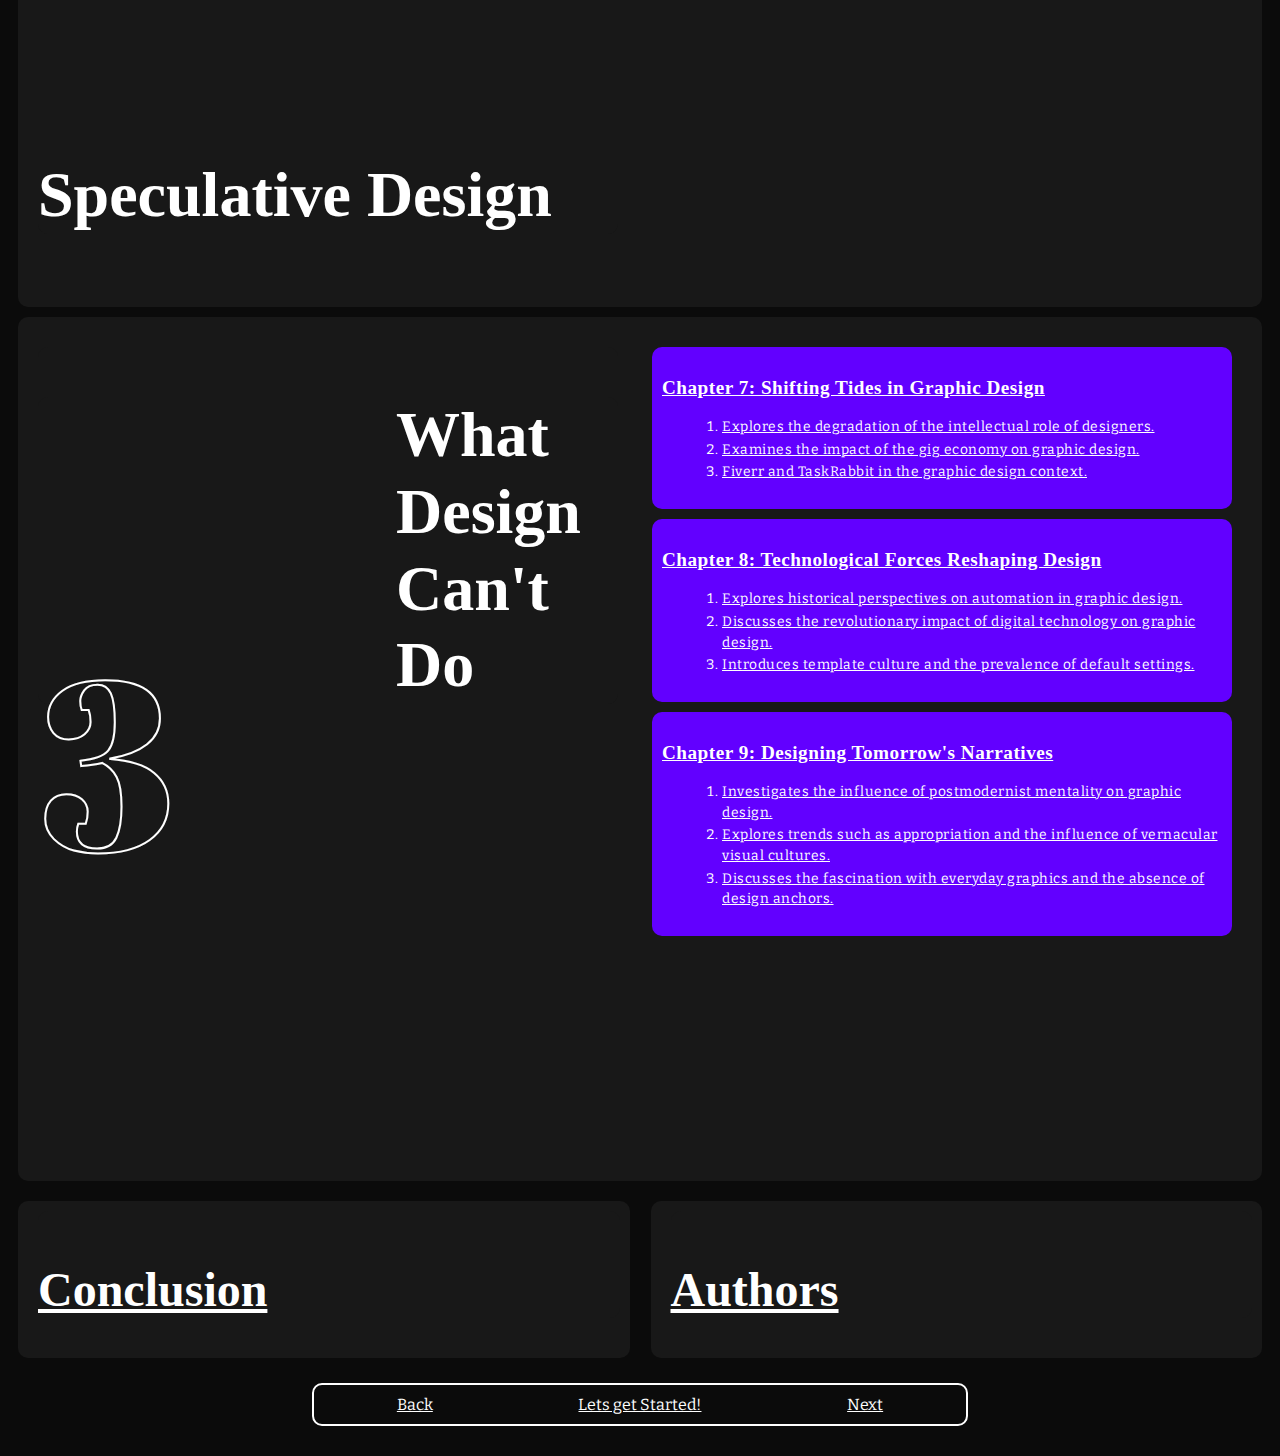
==== commit 1877337d: "Update index.html" ====
--- a/index.html
+++ b/index.html
@@ -40,6 +40,8 @@
 					</section>	
 					<section class="grid-container-right">
 						<p class="body-text">As we embark on this exploration, we find ourselves standing at the crossroads of tradition and innovation, where the foundations of design education are reshaped by the digital age. The first section of our journey delves into the rich tapestry of design education. We unravel the historical threads, examining how design learning has transformed over the years, and explore the intellectualization of design, where writing and research become integral to the designer's toolkit. Design schools, often considered crucibles of creativity, are also envisioned as think tanks, incubators of ideas that transcend the classroom, influencing not only the designers of tomorrow but the very essence of design itself.</p>
+					</section>	
+			</div> 
 				<hr class="white-line">
 				<blockquote>
 					"Design is not just what it looks like and feels like. Design is how it works."
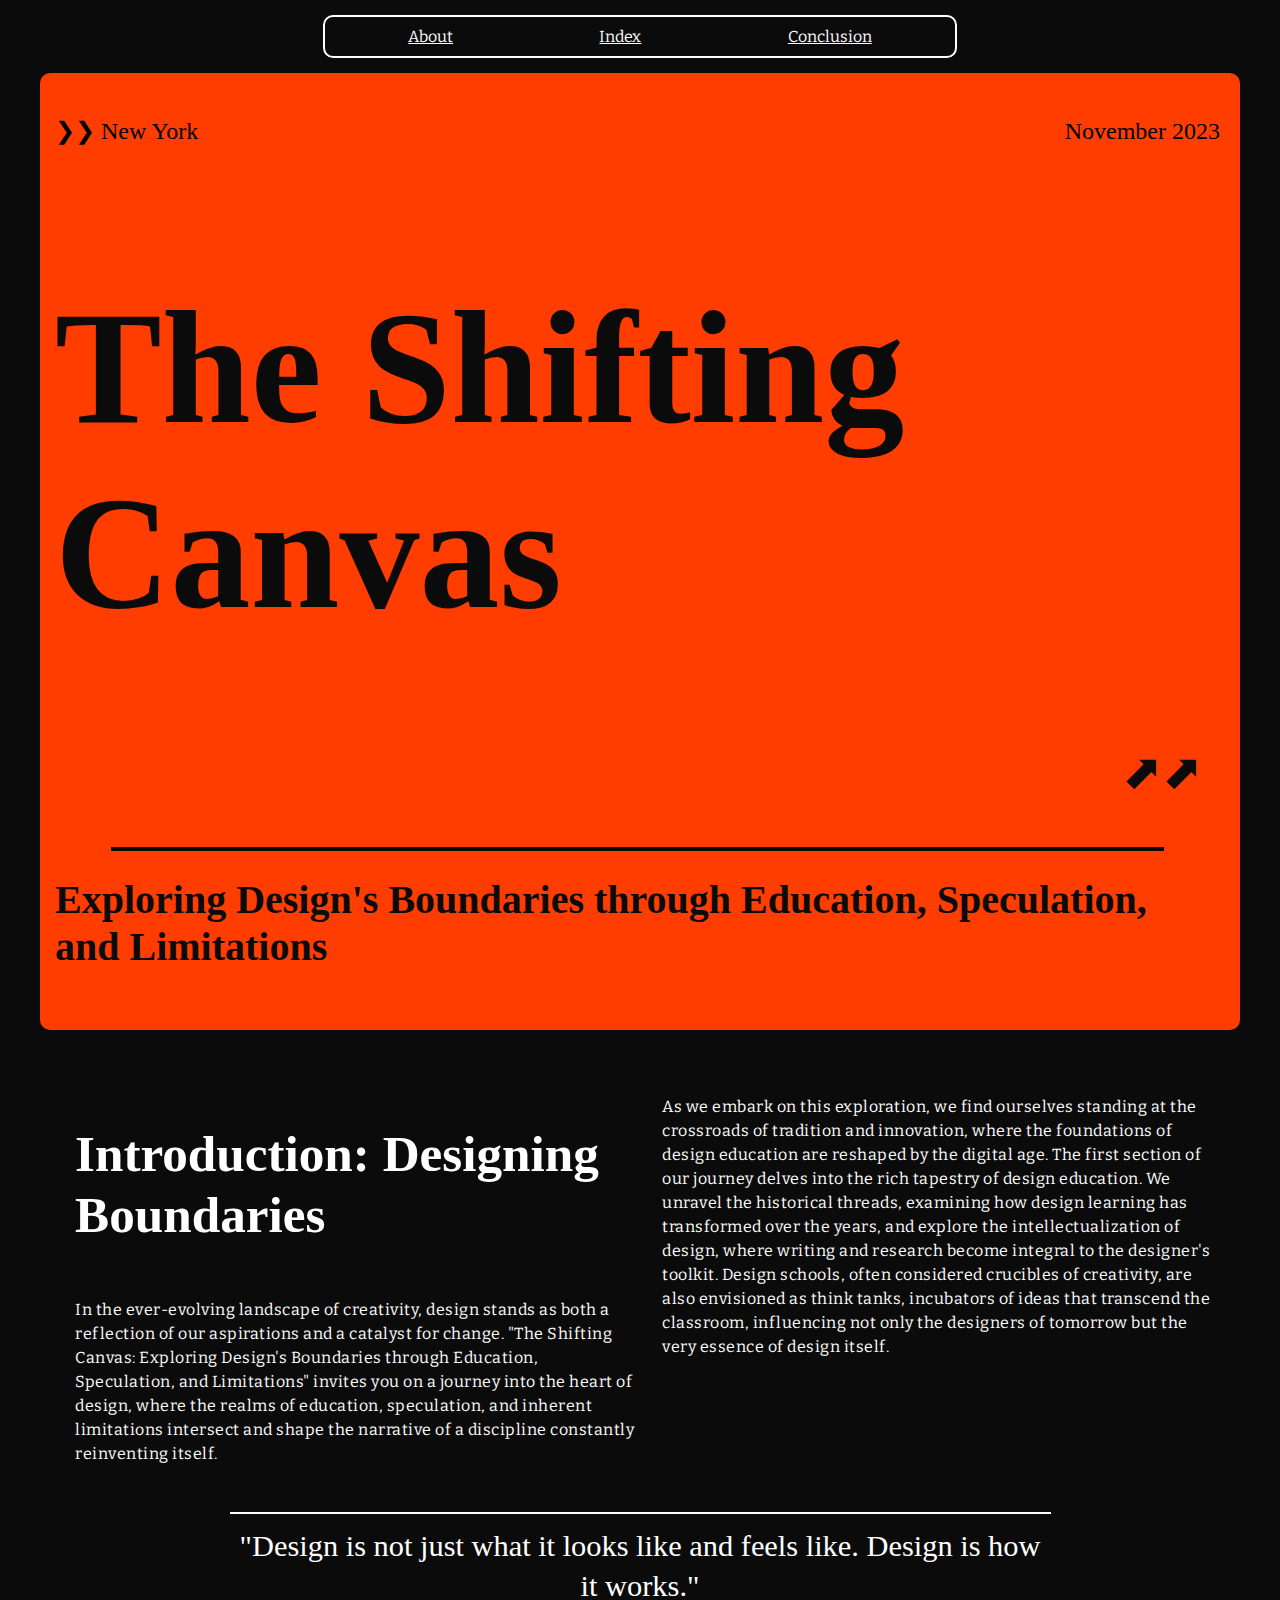
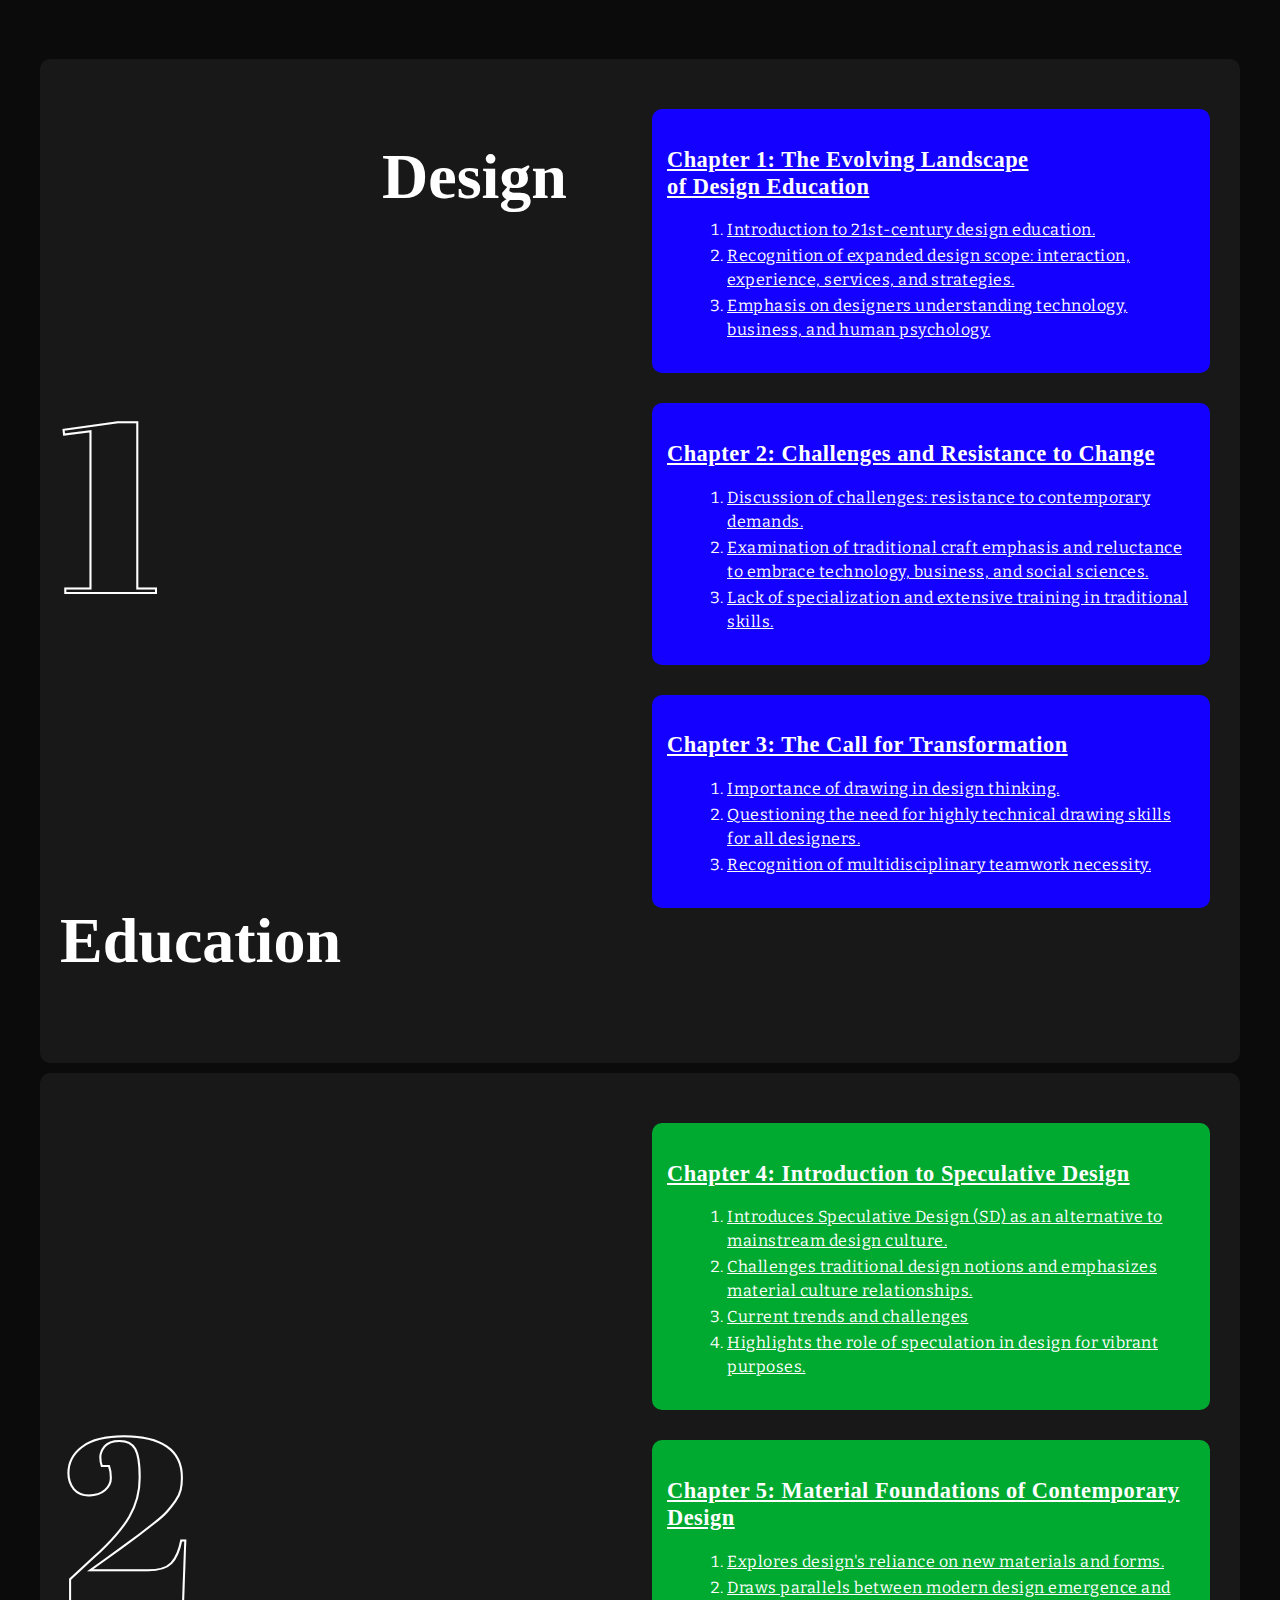
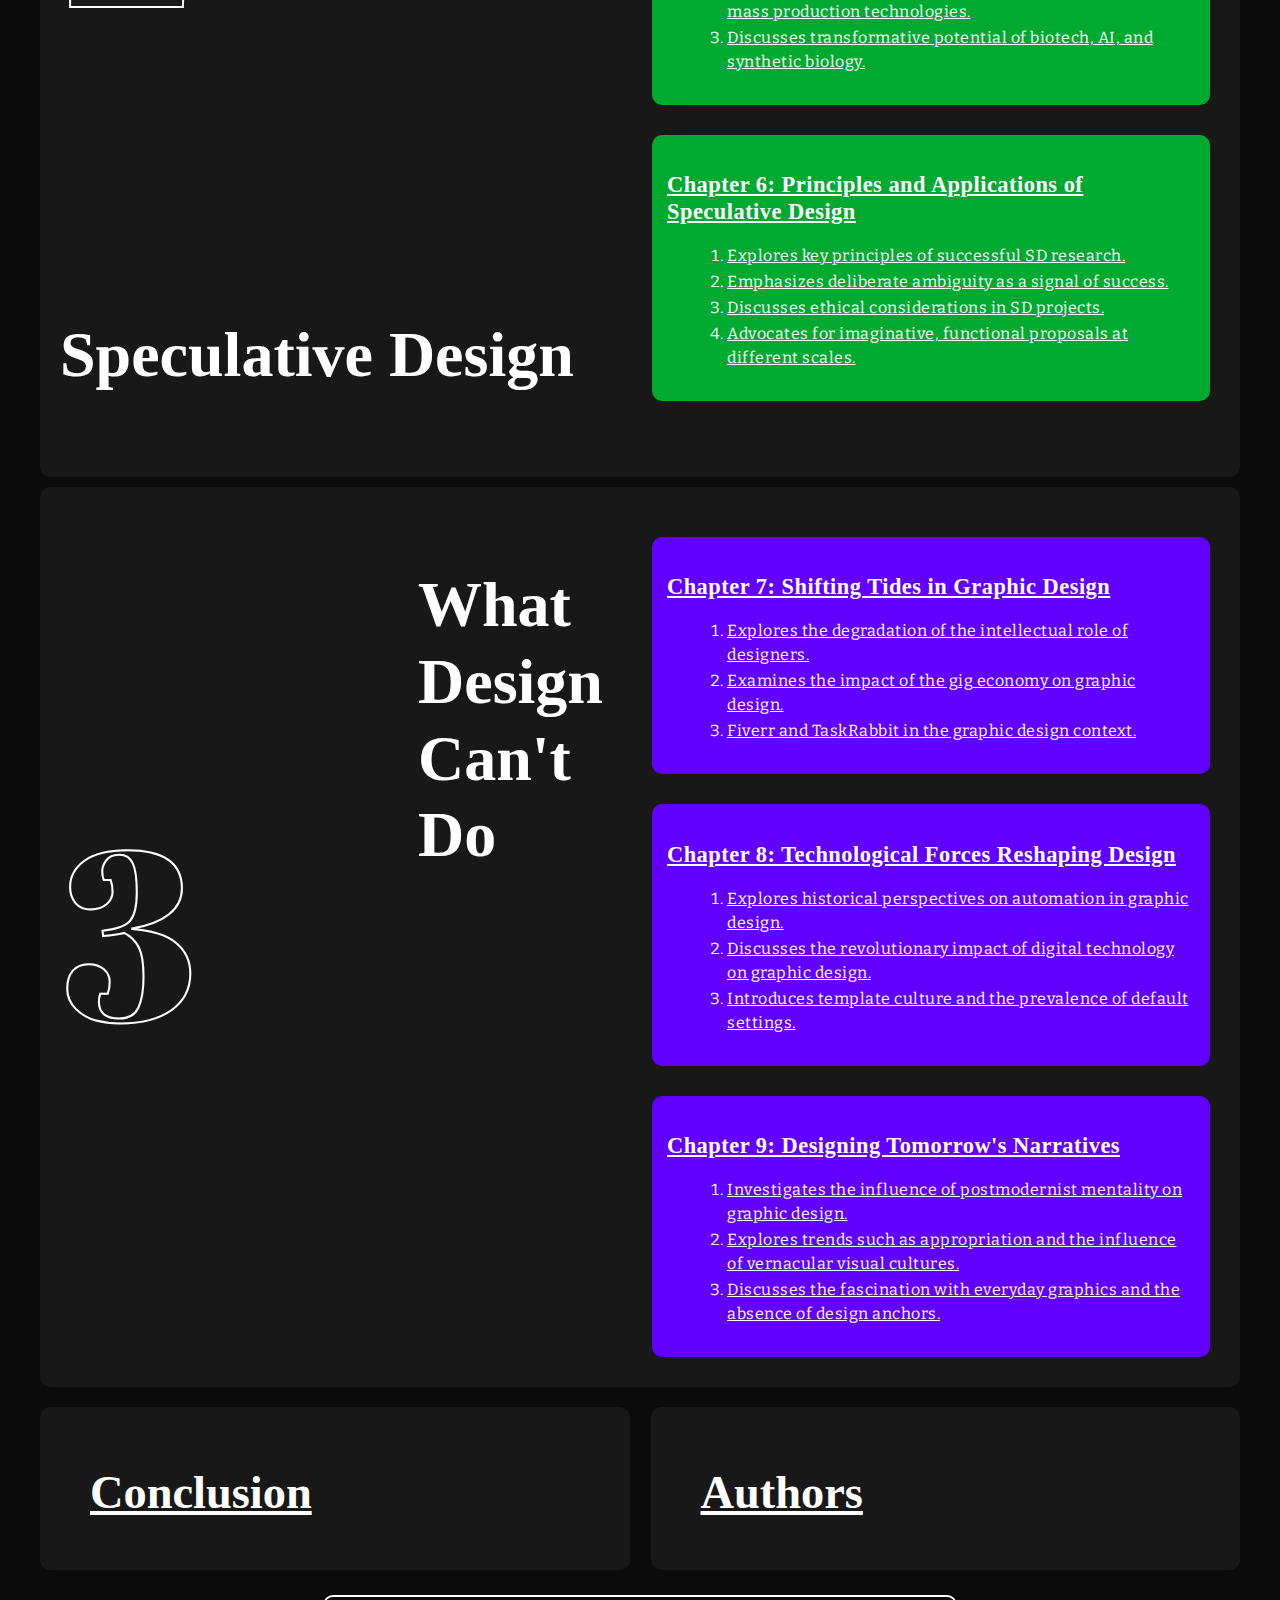
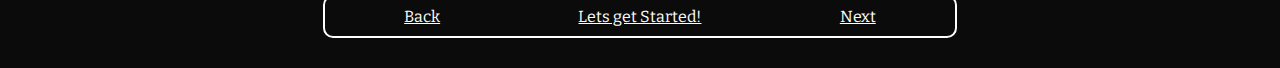
==== commit 3edd1232: "Added breakpoints  for the chapters." ====
--- a/index.html
+++ b/index.html
@@ -13,7 +13,7 @@
 		<nav>
 			<a href="#about">About</a>
 			<a href="#index">Index</a>
-			<a href="#author">Conslusion</a>
+			<a href="#conclusion">Conclusion</a>
 		  </nav>
 	<header>
 		<div class="top-header"> 
@@ -192,7 +192,7 @@
 			<div class="grid-container-left-page-grey-rounded">
 			<a href="conclusion.html">
 				<section class="card"> 
-					<h2> Conclusion</h2>
+					<h2 class="intro-head" id="conclusion"> Conclusion</h2>
 				</section>
 			</a>
 			</div>
@@ -200,7 +200,7 @@
 			<div class="grid-container-right-page-grey-rounded">
 			<a href="conclusion.html">
 				<section class="card"> 
-					<h2> Authors</h2>
+					<h2 class="intro-head"> Authors</h2>
 				</section>
 			</a>
 			</div>
--- a/css/style1.css
+++ b/css/style1.css
@@ -3,6 +3,9 @@
 @import url('https://fonts.googleapis.com/css2?family=Abril+Fatface&display=swap');
 @import url('https://fonts.googleapis.com/css2?family=Linefont:wght@100;200;300;400;500;600;700;800;900;1000&display=swap');
 
+html {
+    scroll-behavior: smooth;
+}
 :root {
     background: var(--darkgrey);
     --typography-base: 16px;
@@ -126,7 +129,18 @@
     font-size: calc(2.9 * var(--typography-base));
     color: var(--white);
     line-height: 1.2;
-}
+    padding-bottom: calc(1* var(--spacing));
+}
+
+.intro-head{ 
+    font-family: CabinetGrotesk-Bold;
+    font-size: calc(2.9 * var(--typography-base));
+    color: var(--white);
+    line-height: 1.2;
+    padding-bottom: calc(1* var(--spacing));
+    padding-left: calc(3* var(--spacing));
+}
+
 .subject{
     margin-top: calc(4* var(--spacing));
 }
@@ -250,7 +264,24 @@
     padding-bottom: calc(8 * var( --spacing));
 }
 
-@media only screen and (min-width: 450px) {
+
+
+
+/* THIS IS FOR TABLET SCREEN (BEST TABLET IS AN IPAD) */
+/* THIS IS FOR TABLET SCREEN (BEST TABLET IS AN IPAD) */
+/* THIS IS FOR TABLET SCREEN (BEST TABLET IS AN IPAD) */
+/* THIS IS FOR TABLET SCREEN (BEST TABLET IS AN IPAD) */
+/* THIS IS FOR TABLET SCREEN (BEST TABLET IS AN IPAD) */
+/* THIS IS FOR TABLET SCREEN (BEST TABLET IS AN IPAD) */
+/* THIS IS FOR TABLET SCREEN (BEST TABLET IS AN IPAD) */
+
+@media only screen and (min-width: 650px) {
+
+    body { 
+        margin-left: calc(1* var(--spacing));
+        margin-right: calc(1* var(--spacing));
+    }
+
     nav{ 
         width: 50% ;
         margin-left: auto;
@@ -299,7 +330,7 @@
         font-family: Cardo;
         font-size: calc(1.9* var(--typography-base));
         color: var(--white);
-        margin-top: calc(-* var(--spacing));
+        margin-top: calc(- 0* var(--spacing));
         line-height: 1.3;
         padding: calc(1.3* var(--spacing));
     }
@@ -316,7 +347,7 @@
 
     .numerical {
         font-size: calc(15* var(--typography-base));
-        padding-right: calc(11* var(--spacing));
+        padding-right: calc(20* var(--spacing));
     }
     .grid-wrapper {
         display: grid;
@@ -439,11 +470,22 @@
     footer{
         margin-bottom: calc(3* var(--spacing));
     }
-
-}
-  
+}
+
+/* THIS IS FOR SMALL LAPTOP SCREEN */
+/* THIS IS FOR SMALL LAPTOP SCREEN */
+/* THIS IS FOR SMALL LAPTOP SCREEN */
+/* THIS IS FOR SMALL LAPTOP SCREEN */
+/* THIS IS FOR SMALL LAPTOP SCREEN */
+/* THIS IS FOR SMALL LAPTOP SCREEN */
+/* THIS IS FOR SMALL LAPTOP SCREEN */
 
 @media only screen and (min-width: 1024px) {
+
+    body { 
+        margin-left: calc(3* var(--spacing));
+        margin-right: calc(3* var(--spacing));
+    }
 
     nav{ 
         width: 50% ;
@@ -478,154 +520,208 @@
 
     h2 { 
         font-family: CabinetGrotesk-Bold;
-        font-size: calc(3 * var(--typography-base));
+        font-size: calc(3.2 * var(--typography-base));
         color: var(--white);
         line-height: 1.2;
+    }
+
+    .white-line { 
+        width:70%;
+        margin: auto;
     }
 
     blockquote { 
         font-family: Cardo;
         font-size: calc(1.9* var(--typography-base));
         color: var(--white);
-        margin-top: calc(-* var(--spacing));
+        margin: auto;
         line-height: 1.3;
         padding: calc(1.3* var(--spacing));
-    }
-
+        width: 70%;
+    }
+    .body-text { 
+        font-family: bitter;
+        font-size: calc(1 *var(--typography-base));
+        color: var(--white);
+        line-height: 1.5;
+        margin-top: calc(1.5* var(--spacing));
+        letter-spacing: .5px;
+    }
+
+    h3 { 
+        font-size: calc(1.4 *var(--typography-base));
+    }
+
+    li { 
+        font-size: calc(1 *var(--typography-base));
+    }
+
+    .card-chapter-1 { 
+        padding: calc(1.5* var(--spacing));
+        margin-top: calc(3* var(--spacing));
+    }
+
+    .card-chapter-3 { 
+        padding: calc(1.5* var(--spacing));
+        margin-top: calc(3* var(--spacing));
+    }
+
+    .card-chapter-2 { 
+        padding: calc(1.5* var(--spacing));
+        margin-top: calc(3* var(--spacing));
+
+    }
+
+    footer{
+        margin-bottom: calc(3* var(--spacing));
+    }
+
+}
+
+/* THIS IS FOR BIG LAPTOP SCREEN */
+/* THIS IS FOR BIG LAPTOP SCREEN */
+/* THIS IS FOR BIG LAPTOP SCREEN */
+/* THIS IS FOR BIG LAPTOP SCREEN */
+/* THIS IS FOR BIG LAPTOP SCREEN */
+/* THIS IS FOR BIG LAPTOP SCREEN */
+/* THIS IS FOR BIG LAPTOP SCREEN */
+
+@media only screen and (min-width: 1325px) {
+
+    body { 
+        margin-left: calc(6* var(--spacing));
+        margin-right: calc(6* var(--spacing));
+    }
+
+    nav{ 
+        width: 50% ;
+        margin-left: auto;
+        margin-right: auto;
+        margin-top: calc(5* var(--spacing));
+        margin-bottom: calc(3* var(--spacing));
+    }
+
+    a{ 
+        font-size: calc(1.7 * var(--typography-base));
+    }
+
+    header{ 
+        padding: calc(4* var(--spacing));
+        box-shadow: var(--green);
+    }
+
+    .top-header { 
+        font-size: calc(2 * var(--typography-base));
+    }
+
+    h1{ 
+        font-family: CabinetGrotesk-Medium;
+        font-size: calc(12 * var(--typography-base));
+        color:  var(--darkgrey);
+    }
+
+    .subtitle { 
+        font-family: CabinetGrotesk-Medium;
+        font-size: calc(3.5 * var(--typography-base));
+        font-weight: bold;
+        color:  var(--darkgrey);
+        text-align: left;
+        margin-top: calc(2.5 * var(--spacing));
+    }
+    .design-arrows{ 
+        font-size: calc(3* var(--typography-base));
+        margin-right:calc(1.8 * var(--spacing));
+        margin-top:calc(-1 * var(--spacing));
+        margin-left:calc(1.8 * var(--spacing));
+
+    }
+
+    .grid-wrapper { 
+        margin-left: calc(1* var(--spacing));
+        margin-right: calc(1* var(--spacing));
+    }
+
+    .grid-container-left { 
+        margin-right: calc(2* var(--spacing));
+    }
+    .grid-container-right { 
+        margin-left: calc(4* var(--spacing));
+    }
+
+    h2 { 
+        font-family: CabinetGrotesk-Bold;
+        font-size: calc(4 * var(--typography-base));
+        color: var(--white);
+        line-height: 1.2;
+    }
+
+    .white-line { 
+        width:70%;
+        margin-left: auto;
+        margin-right: auto;
+        margin-top: calc(4* var(--spacing));
+    }
+
+    blockquote { 
+        font-family: Cardo;
+        font-size: calc(2.4* var(--typography-base));
+        color: var(--white);
+        margin: auto;
+        line-height: 1.3;
+        padding: calc(1.3* var(--spacing));
+        width: 70%;
+        margin-top: calc(2* var(--spacing));
+
+    }
+    .body-text { 
+        font-family: bitter;
+        font-size: calc(1.2 *var(--typography-base));
+        color: var(--white);
+        line-height: 1.5;
+        margin-top: calc(1.5* var(--spacing));
+        letter-spacing: .5px;
+    }
+
+    h3 { 
+        font-size: calc(1.8 *var(--typography-base));
+    }
+
+    li { 
+        font-size: calc(1.2 *var(--typography-base));
+    }
+
+    .card-chapter-1 { 
+        padding: calc(3* var(--spacing));
+    }
+
+    .card-chapter-3 { 
+        padding: calc(3* var(--spacing));
+    }
+
+    .card-chapter-2 { 
+        padding: calc(3* var(--spacing));
+
+    }
     .subject { 
         display: block;
         font-family:CabinetGrotesk-Medium;
         background-color:  var(--charcoal);
         border-radius:  var(--border-radius);
-        font-size: calc(4 * var(--typography-base));
-        /* padding-bottom: calc(3*var(--spacing)); */
+        font-size: calc(6 * var(--typography-base));
+
+    }
+    .grid-container-left-page-grey { 
+        padding-left: calc(4* var(--spacing));
 
     }
 
     .numerical {
-        font-size: calc(15* var(--typography-base));
-        padding-right: calc(20* var(--spacing));
-    }
-    .grid-wrapper {
-        display: grid;
-        grid-template-columns: 1fr 1fr;
-        grid-column-gap: 4px;
-    }
-
-    .grid-container-right { 
-        display: block;
-        border-radius:  var(--border-radius) ;
-        margin-left: calc(2* var(--spacing));
-        margin-right: calc(1* var(--spacing));
-        margin-top: calc(3* var(--spacing));
-        margin-bottom: calc(3* var(--spacing));
-    }
-
-    .grid-container-left { 
-        display: block;
-        border-radius:  var(--border-radius) ;
-        margin-left: calc(2* var(--spacing));
-        margin-top: calc(3* var(--spacing));
-        margin-bottom: calc(3* var(--spacing));
-    }
-
-    .grid-wrapper-grey {
-        display: grid;
-        grid-template-columns: 1fr 1fr;
-        grid-column-gap: 4px;
-        background-color: var(--charcoal);
-        margin: var(--spacing);
-        border-radius: var(--border-radius);
-    }
-
-    .grid-container-right-page-grey { 
-        display: block;
-        border-radius:  var(--border-radius) ;
-        margin-right: calc(1* var(--spacing));
-        margin-top: calc(1* var(--spacing));
-        margin-bottom: calc(1* var(--spacing));
-
-    }
-    .grid-container-left-page-grey { 
-        display: block;
-        border-radius:  var(--border-radius) ;
-        margin-right: calc(1* var(--spacing));
-        margin-top: calc(1* var(--spacing));
-        margin-bottom: calc(1* var(--spacing));
-    }
-    .grid-wrapper-grey-rounded{
-        display: grid;
-        grid-template-columns: 1fr 1fr;
-        grid-column-gap: 1px;
-        margin: var(--spacing);
-    }
-    .grid-container-right-page-grey-rounded{ 
-        display: block;
-        border-radius:  var(--border-radius) ;
-        background-color: var(--charcoal);
-        margin-left: calc(1* var(--spacing));
-        margin-top: calc(1* var(--spacing));
-        margin-bottom: calc(1* var(--spacing));
-        padding-left: var(--spacing);
-    }
-    .grid-container-left-page-grey-rounded{ 
-        display: block;
-        border-radius:  var(--border-radius) ;
-        background-color: var(--charcoal);
-        margin-right: calc(1* var(--spacing));
-        margin-top: calc(1* var(--spacing));
-        margin-bottom: calc(1* var(--spacing));
-        padding-left: var(--spacing);
-    }
-
-    .card-chapter-1 { 
-        display: block;
-        background-color: var(--darkblue);
-        border-radius:  var(--border-radius) ;
-        padding-right:  calc(1.2* var(--spacing));
-        padding-left:  calc(1* var(--spacing));
-        padding-top: var(--spacing);
-        padding-bottom: calc(1*var(--spacing));
-        margin: calc(1* var(--spacing))
-    }
-
-    .card-chapter-3 { 
-        display: block;
-        background-color: var(--purple);
-        border-radius:  var(--border-radius) ;
-        padding-right:  calc(1.2* var(--spacing));
-        padding-left:  calc(1* var(--spacing));
-        padding-top: var(--spacing);
-        padding-bottom: calc(1*var(--spacing));
-        margin: calc(1* var(--spacing))
-    }
-
-    .card-chapter-2 { 
-        display: block;
-        background-color: var(--green);
-        border-radius:  var(--border-radius) ;
-        padding-right:  calc(1.2* var(--spacing));
-        padding-left:  calc(1* var(--spacing));
-        padding-top: var(--spacing);
-        padding-bottom: calc(1*var(--spacing));
-        margin: calc(1* var(--spacing))
-    }
-    .white-line { 
-        width: 90%;
-        margin: auto;
-    }
-    
-    .body-text { 
-        font-family: bitter;
-        font-size: calc(1 *var(--typography-base));
-        color: var(--white);
-        line-height: 1.5;
-        margin-top: calc(1.5* var(--spacing));
-        letter-spacing: .5px;
+        font-size: calc(20* var(--typography-base));
+        padding-right: calc(35* var(--spacing));
     }
 
     footer{
-        margin-bottom: calc(3* var(--spacing));
+        margin-bottom: calc(4* var(--spacing));
     }
 
 }